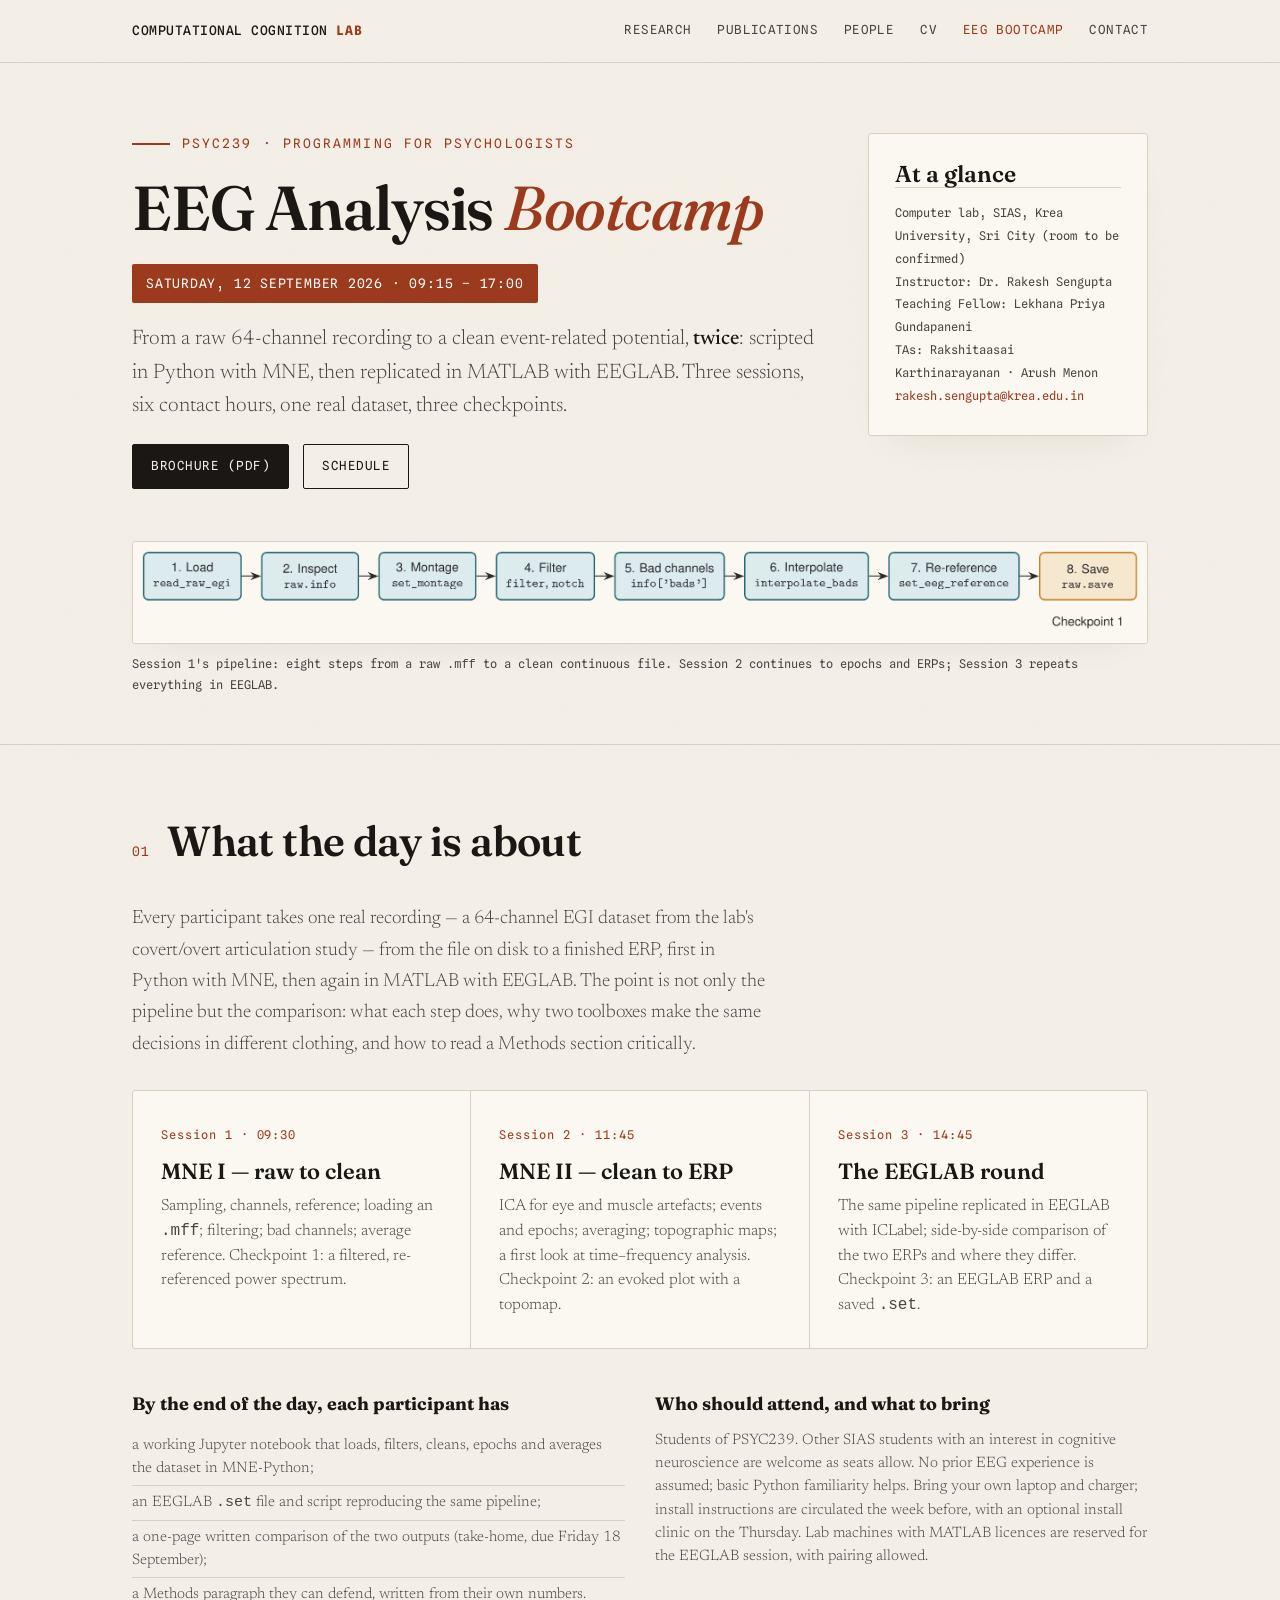
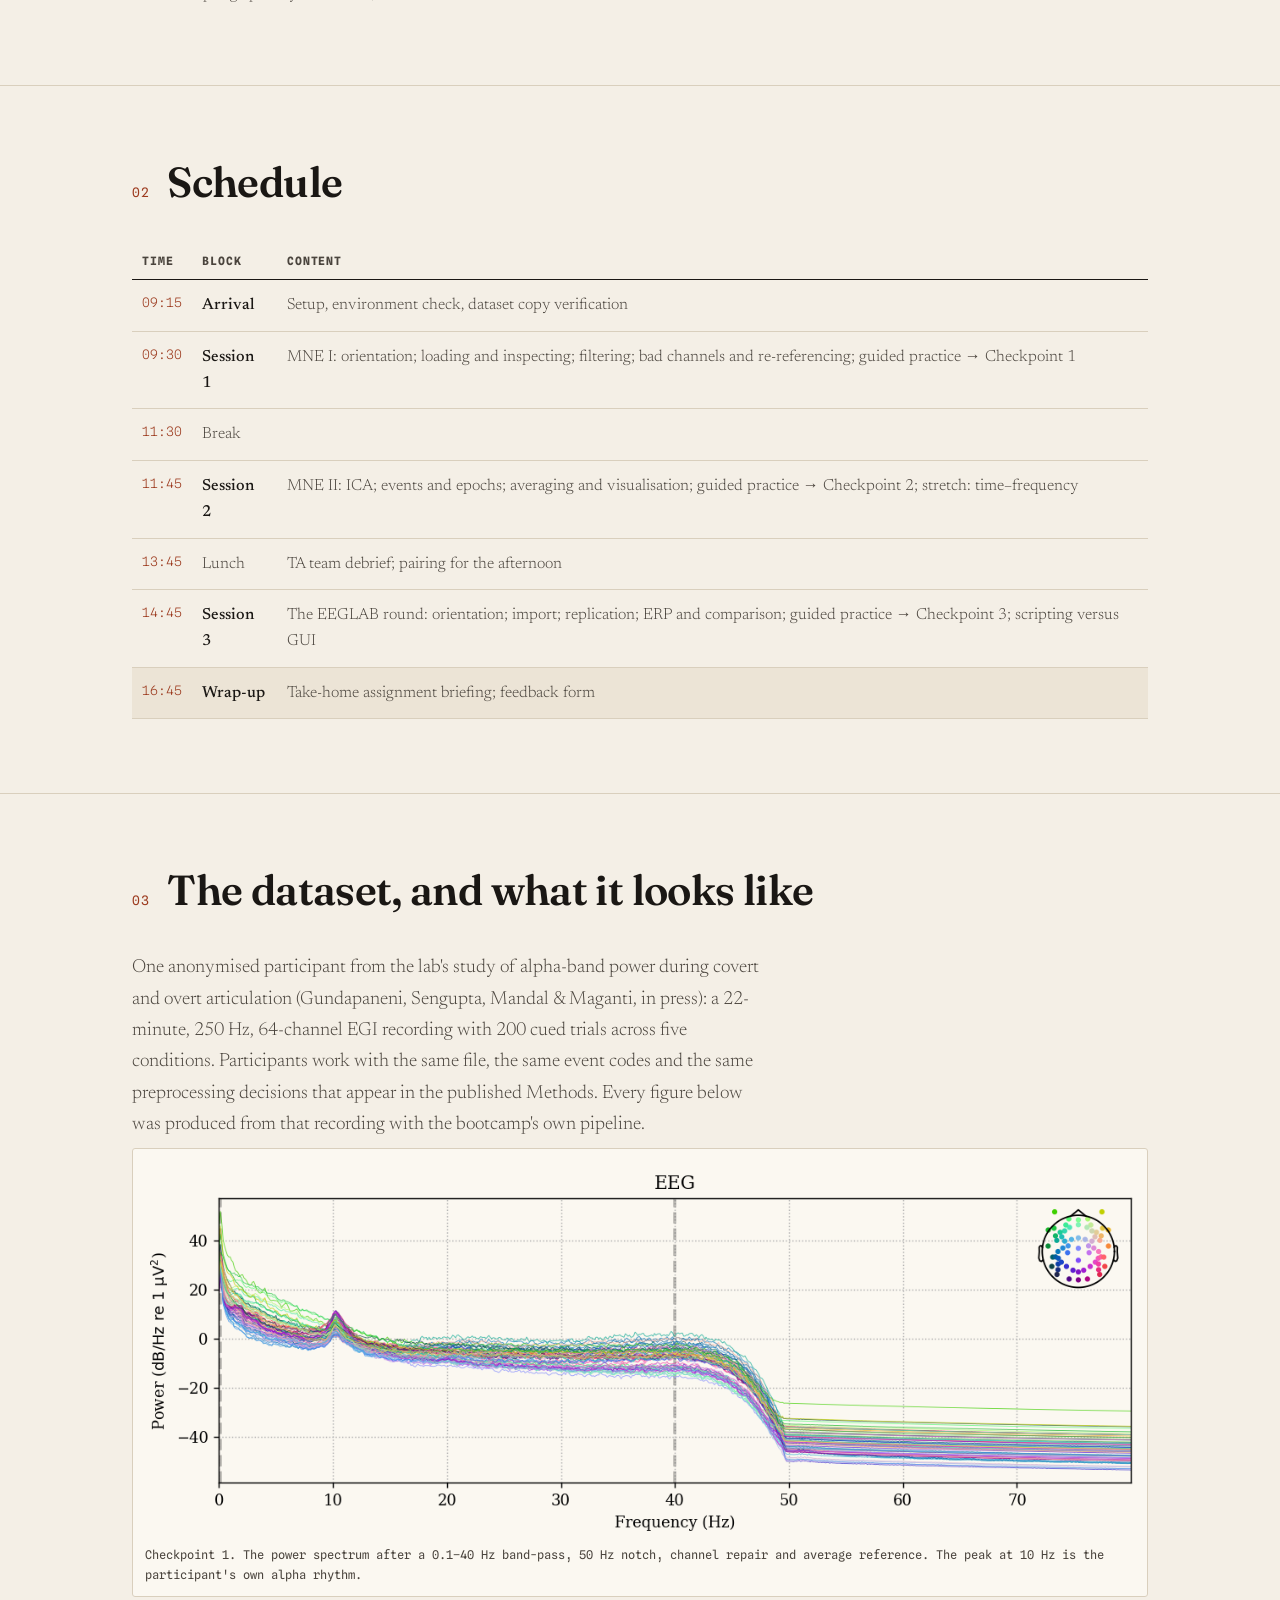
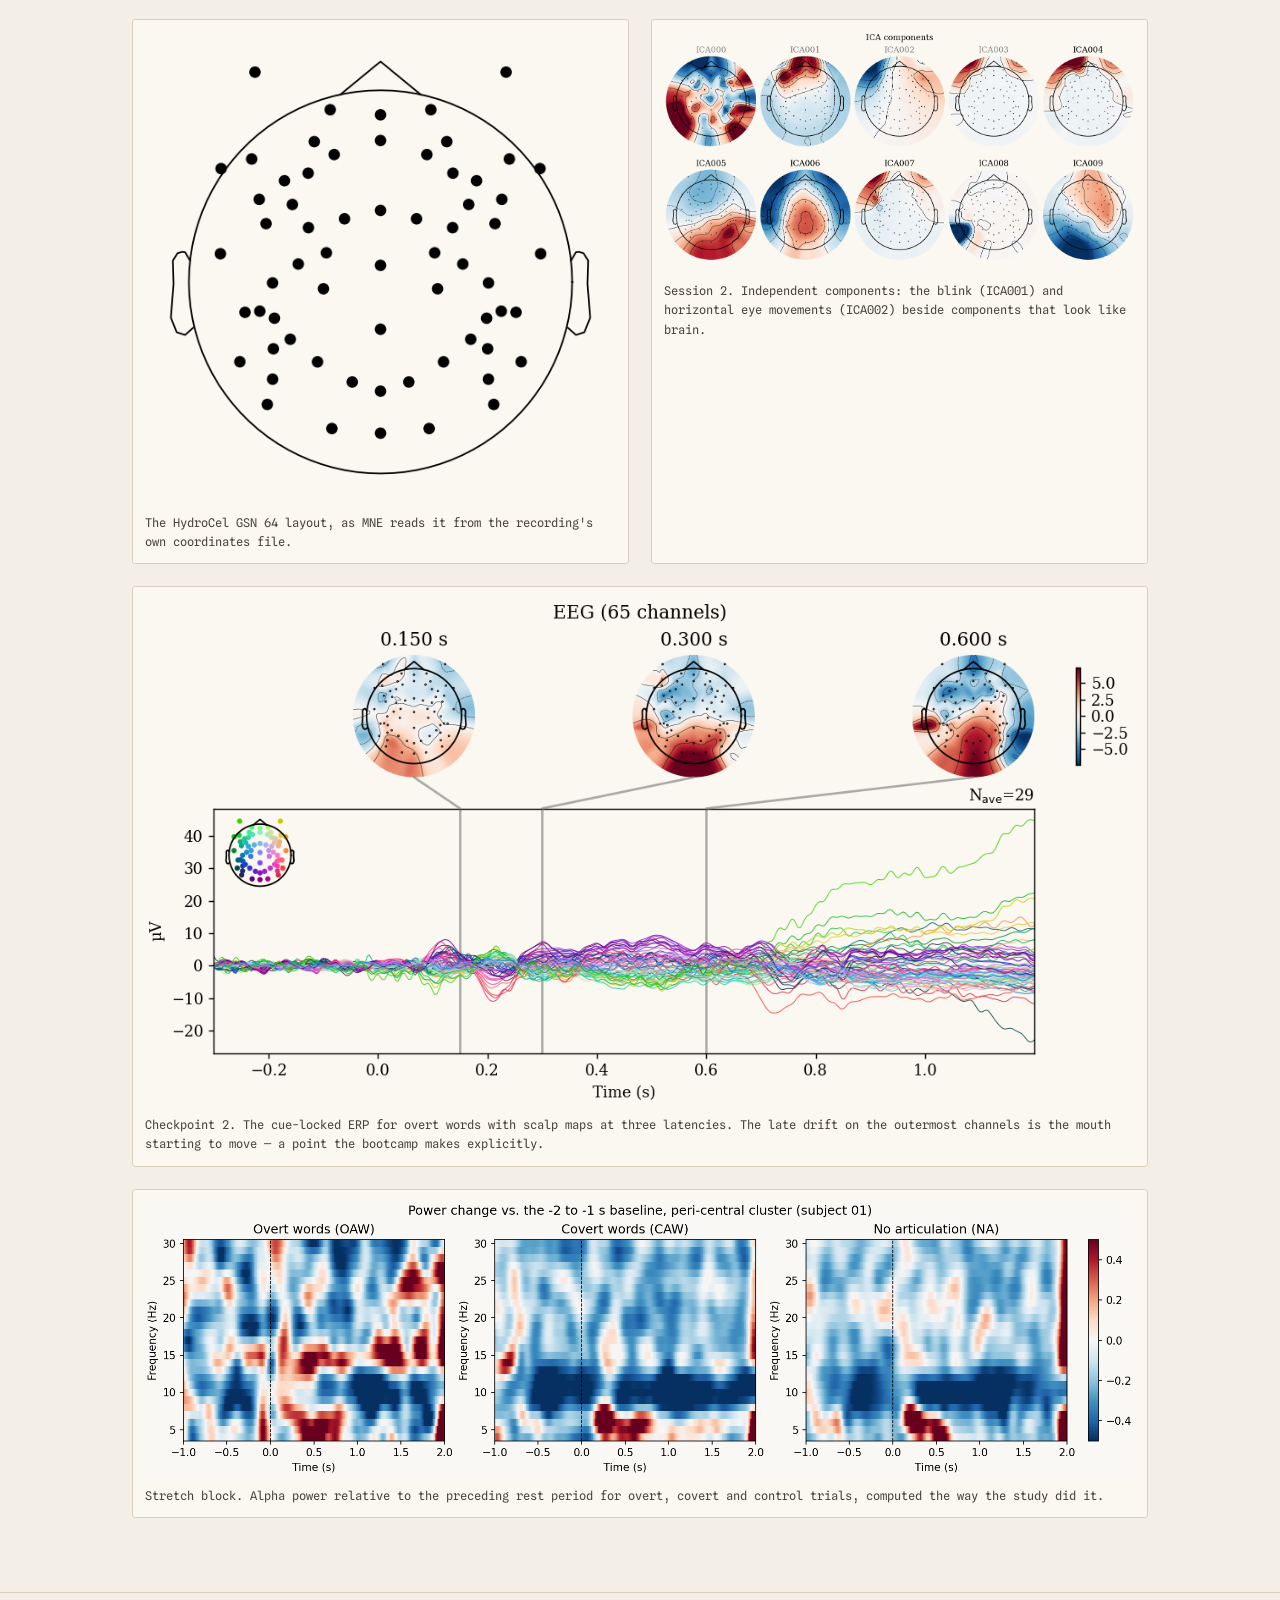
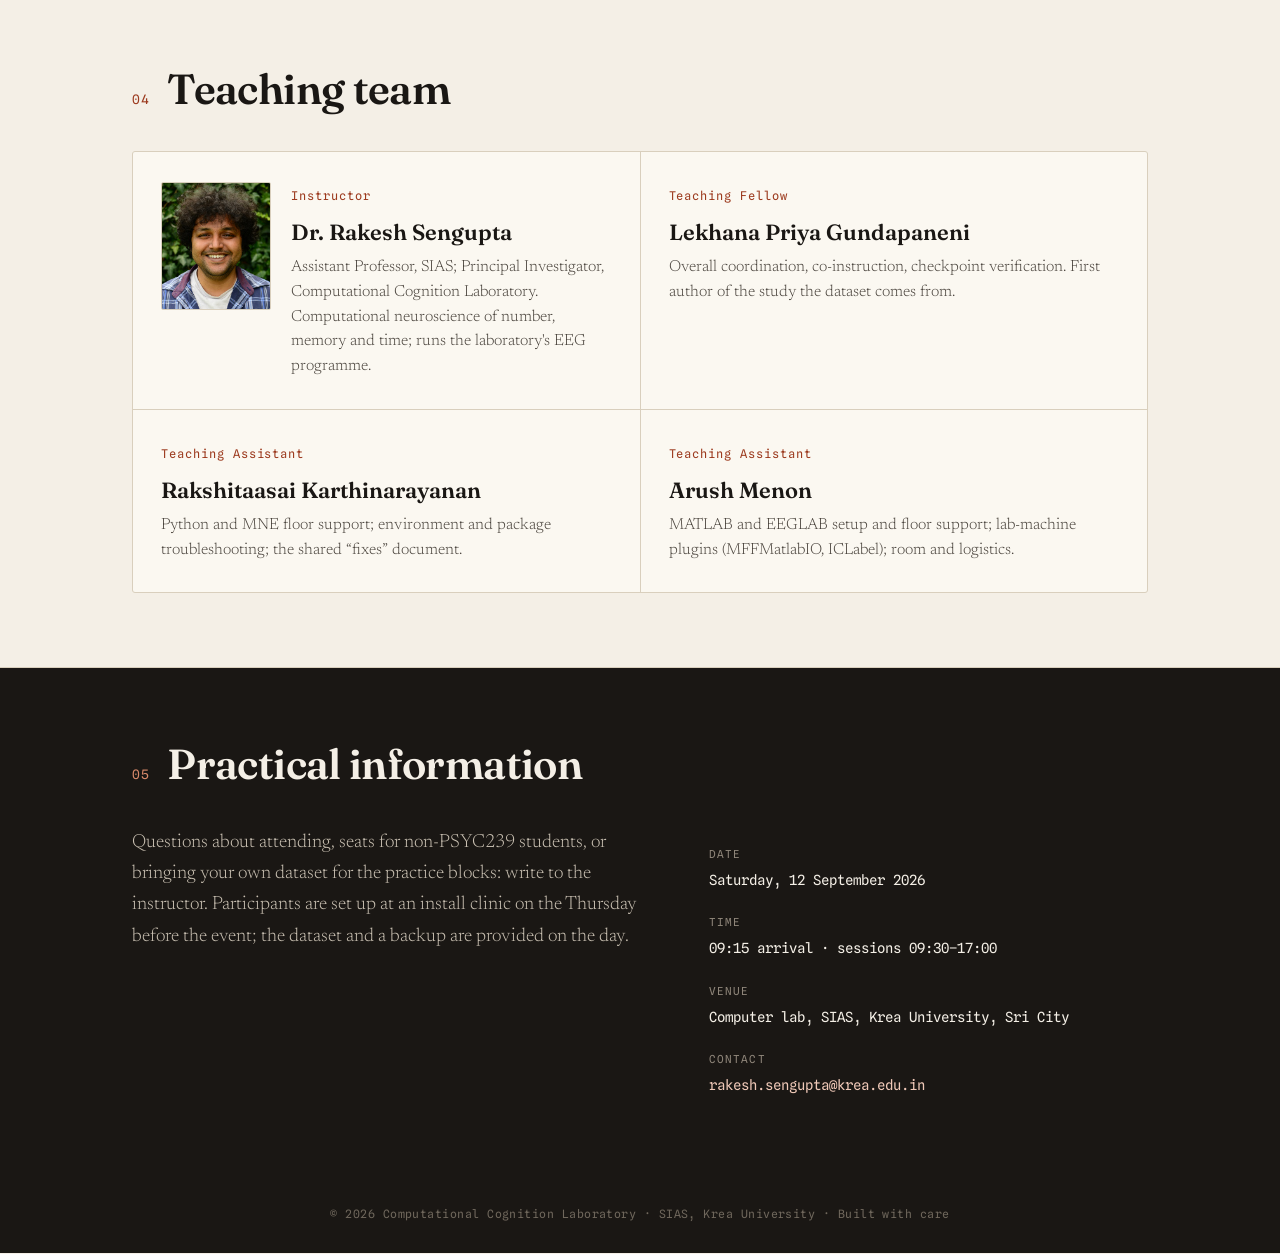
==== bootcamp.html @ 55052cd5 "Add files via upload" ====
<!DOCTYPE html>
<html lang="en">
<head>
<meta charset="UTF-8" />
<meta name="viewport" content="width=device-width, initial-scale=1.0" />
<title>EEG Analysis Bootcamp · 12 September 2026 · Computational Cognition Laboratory, Krea University</title>
<meta name="description" content="A one-day hands-on EEG analysis bootcamp at SIAS, Krea University: from a raw 64-channel recording to an event-related potential in MNE-Python, then replicated in EEGLAB. Saturday 12 September 2026." />
<link rel="preconnect" href="https://fonts.googleapis.com">
<link rel="preconnect" href="https://fonts.gstatic.com" crossorigin>
<link href="https://fonts.googleapis.com/css2?family=Fraunces:opsz,wght@9..144,400;9..144,500;9..144,600;9..144,700&family=Newsreader:opsz,wght@6..72,300;6..72,400;6..72,500;6..72,600&family=Spline+Sans+Mono:wght@400;500&display=swap" rel="stylesheet">
<link rel="stylesheet" href="site.css">
</head>
<body>

<nav>
  <div class="wrap">
    <a class="brand" href="index.html">Computational&nbsp;Cognition&nbsp;<b>Lab</b></a>
    <button class="nav-toggle" id="navToggle" aria-label="menu"><span></span><span></span><span></span></button>
    <ul id="navMenu">
      <li><a href="index.html#research">Research</a></li>
      <li><a href="index.html#publications">Publications</a></li>
      <li><a href="index.html#people">People</a></li>
      <li><a href="index.html#cv">CV</a></li>
      <li><a href="bootcamp.html" class="active">EEG Bootcamp</a></li>
      <li><a href="index.html#contact">Contact</a></li>
    </ul>
  </div>
</nav>

<header class="page">
  <div class="wrap">
    <div class="hero-grid">
      <div>
        <div class="eyebrow">PSYC239 · Programming for Psychologists</div>
        <h1>EEG Analysis <em>Bootcamp</em></h1>
        <div class="datebadge">Saturday, 12 September 2026 · 09:15 – 17:00</div>
        <p class="lede">From a raw 64-channel recording to a clean event-related potential, <strong>twice</strong>: scripted in Python with MNE, then replicated in MATLAB with EEGLAB. Three sessions, six contact hours, one real dataset, three checkpoints.</p>
        <a class="btn" href="bootcamp/EEG_Bootcamp_Brochure_12Sep2026.pdf">Brochure (PDF)</a>
        <a class="btn ghost" href="#schedule">Schedule</a>
      </div>
      <aside class="pi-card">
        <h3>At a glance</h3>
        <div class="meta">
          <span>Computer lab, SIAS, Krea University, Sri City (room to be confirmed)</span>
          <span>Instructor: Dr. Rakesh Sengupta</span>
          <span>Teaching Fellow: Lekhana Priya Gundapaneni</span>
          <span>TAs: Rakshitaasai Karthinarayanan · Arush Menon</span>
          <a href="mailto:rakesh.sengupta@krea.edu.in">rakesh.sengupta@krea.edu.in</a>
        </div>
      </aside>
    </div>
    <figure class="hero-visual reveal">
      <img src="assets/bc_pipeline.png" alt="The eight-step pipeline: load, inspect, montage, filter, bad channels, interpolate, re-reference, save">
      <figcaption>Session 1's pipeline: eight steps from a raw <code>.mff</code> to a clean continuous file. Session 2 continues to epochs and ERPs; Session 3 repeats everything in EEGLAB.</figcaption>
    </figure>
  </div>
</header>

<section id="about">
  <div class="wrap">
    <div class="sec-head reveal"><span class="sec-num">01</span><div><h2>What the day is about</h2></div></div>
    <p class="sec-intro reveal">Every participant takes one real recording — a 64-channel EGI dataset from the lab's covert/overt articulation study — from the file on disk to a finished ERP, first in Python with MNE, then again in MATLAB with EEGLAB. The point is not only the pipeline but the comparison: what each step does, why two toolboxes make the same decisions in different clothing, and how to read a Methods section critically.</p>
    <div class="themes reveal" style="grid-template-columns:repeat(3,1fr);margin-top:30px;">
      <div class="theme"><span class="tnum">Session 1 · 09:30</span><h4>MNE I — raw to clean</h4><p>Sampling, channels, reference; loading an <code>.mff</code>; filtering; bad channels; average reference. Checkpoint 1: a filtered, re-referenced power spectrum.</p></div>
      <div class="theme"><span class="tnum">Session 2 · 11:45</span><h4>MNE II — clean to ERP</h4><p>ICA for eye and muscle artefacts; events and epochs; averaging; topographic maps; a first look at time–frequency analysis. Checkpoint 2: an evoked plot with a topomap.</p></div>
      <div class="theme"><span class="tnum">Session 3 · 14:45</span><h4>The EEGLAB round</h4><p>The same pipeline replicated in EEGLAB with ICLabel; side-by-side comparison of the two ERPs and where they differ. Checkpoint 3: an EEGLAB ERP and a saved <code>.set</code>.</p></div>
    </div>
    <div class="twocol">
      <div>
        <h4>By the end of the day, each participant has</h4>
        <ul>
          <li>a working Jupyter notebook that loads, filters, cleans, epochs and averages the dataset in MNE-Python;</li>
          <li>an EEGLAB <code>.set</code> file and script reproducing the same pipeline;</li>
          <li>a one-page written comparison of the two outputs (take-home, due Friday 18 September);</li>
          <li>a Methods paragraph they can defend, written from their own numbers.</li>
        </ul>
      </div>
      <div>
        <h4>Who should attend, and what to bring</h4>
        <p>Students of PSYC239. Other SIAS students with an interest in cognitive neuroscience are welcome as seats allow. No prior EEG experience is assumed; basic Python familiarity helps. Bring your own laptop and charger; install instructions are circulated the week before, with an optional install clinic on the Thursday. Lab machines with MATLAB licences are reserved for the EEGLAB session, with pairing allowed.</p>
      </div>
    </div>
  </div>
</section>

<section id="schedule">
  <div class="wrap">
    <div class="sec-head reveal"><span class="sec-num">02</span><div><h2>Schedule</h2></div></div>
    <table class="sched reveal">
      <tr><th>Time</th><th>Block</th><th>Content</th></tr>
      <tr><td>09:15</td><td><b>Arrival</b></td><td>Setup, environment check, dataset copy verification</td></tr>
      <tr><td>09:30</td><td><b>Session 1</b></td><td>MNE I: orientation; loading and inspecting; filtering; bad channels and re-referencing; guided practice → Checkpoint 1</td></tr>
      <tr><td>11:30</td><td>Break</td><td></td></tr>
      <tr><td>11:45</td><td><b>Session 2</b></td><td>MNE II: ICA; events and epochs; averaging and visualisation; guided practice → Checkpoint 2; stretch: time–frequency</td></tr>
      <tr><td>13:45</td><td>Lunch</td><td>TA team debrief; pairing for the afternoon</td></tr>
      <tr><td>14:45</td><td><b>Session 3</b></td><td>The EEGLAB round: orientation; import; replication; ERP and comparison; guided practice → Checkpoint 3; scripting versus GUI</td></tr>
      <tr class="hl"><td>16:45</td><td><b>Wrap-up</b></td><td>Take-home assignment briefing; feedback form</td></tr>
    </table>
  </div>
</section>

<section id="dataset">
  <div class="wrap">
    <div class="sec-head reveal"><span class="sec-num">03</span><div><h2>The dataset, and what it looks like</h2></div></div>
    <p class="sec-intro reveal">One anonymised participant from the lab's study of alpha-band power during covert and overt articulation (Gundapaneni, Sengupta, Mandal &amp; Maganti, in press): a 22-minute, 250 Hz, 64-channel EGI recording with 200 cued trials across five conditions. Participants work with the same file, the same event codes and the same preprocessing decisions that appear in the published Methods. Every figure below was produced from that recording with the bootcamp's own pipeline.</p>
    <div class="gallery reveal">
      <figure class="wide"><img src="assets/bc_psd.png" alt="Power spectral density after filtering"><figcaption>Checkpoint 1. The power spectrum after a 0.1–40 Hz band-pass, 50 Hz notch, channel repair and average reference. The peak at 10 Hz is the participant's own alpha rhythm.</figcaption></figure>
      <figure><img src="assets/bc_sensors.png" alt="Sensor layout of the HydroCel GSN 64 net"><figcaption>The HydroCel GSN 64 layout, as MNE reads it from the recording's own coordinates file.</figcaption></figure>
      <figure><img src="assets/bc_ica.png" alt="ICA component scalp maps"><figcaption>Session 2. Independent components: the blink (ICA001) and horizontal eye movements (ICA002) beside components that look like brain.</figcaption></figure>
      <figure class="wide"><img src="assets/bc_erp.png" alt="Butterfly plot and scalp maps of the overt-word ERP"><figcaption>Checkpoint 2. The cue-locked ERP for overt words with scalp maps at three latencies. The late drift on the outermost channels is the mouth starting to move — a point the bootcamp makes explicitly.</figcaption></figure>
      <figure class="wide"><img src="assets/bc_tfr.png" alt="Time–frequency maps for overt, covert and control conditions"><figcaption>Stretch block. Alpha power relative to the preceding rest period for overt, covert and control trials, computed the way the study did it.</figcaption></figure>
    </div>
  </div>
</section>


<section id="team">
  <div class="wrap">
    <div class="sec-head reveal"><span class="sec-num">04</span><div><h2>Teaching team</h2></div></div>
    <div class="themes reveal" style="grid-template-columns:repeat(2,1fr);">
      <div class="theme" style="display:grid;grid-template-columns:110px 1fr;gap:20px;align-items:start;">
        <img src="assets/rakesh.jpg" alt="Dr. Rakesh Sengupta" style="margin:0;height:128px;object-fit:cover;">
        <div><span class="tnum">Instructor</span><h4>Dr. Rakesh Sengupta</h4><p>Assistant Professor, SIAS; Principal Investigator, Computational Cognition Laboratory. Computational neuroscience of number, memory and time; runs the laboratory's EEG programme.</p></div>
      </div>
      <div class="theme"><span class="tnum">Teaching Fellow</span><h4>Lekhana Priya Gundapaneni</h4><p>Overall coordination, co-instruction, checkpoint verification. First author of the study the dataset comes from.</p></div>
      <div class="theme"><span class="tnum">Teaching Assistant</span><h4>Rakshitaasai Karthinarayanan</h4><p>Python and MNE floor support; environment and package troubleshooting; the shared “fixes” document.</p></div>
      <div class="theme"><span class="tnum">Teaching Assistant</span><h4>Arush Menon</h4><p>MATLAB and EEGLAB setup and floor support; lab-machine plugins (MFFMatlabIO, ICLabel); room and logistics.</p></div>
    </div>
  </div>
</section>

<section id="contact">
  <div class="wrap">
    <div class="sec-head reveal"><span class="sec-num">05</span><div><h2>Practical information</h2></div></div>
    <div class="contact-grid">
      <div class="reveal"><p>Questions about attending, seats for non-PSYC239 students, or bringing your own dataset for the practice blocks: write to the instructor. Participants are set up at an install clinic on the Thursday before the event; the dataset and a backup are provided on the day.</p></div>
      <div class="contact-block reveal">
        <span class="lbl">Date</span>Saturday, 12 September 2026
        <span class="lbl">Time</span>09:15 arrival · sessions 09:30–17:00
        <span class="lbl">Venue</span>Computer lab, SIAS, Krea University, Sri City
        <span class="lbl">Contact</span><a href="mailto:rakesh.sengupta@krea.edu.in">rakesh.sengupta@krea.edu.in</a>
      </div>
    </div>
  </div>
</section>

<footer>© <span id="yr"></span> Computational Cognition Laboratory · SIAS, Krea University · Built with care</footer>

<script>
  const tog = document.getElementById('navToggle'); const menu = document.getElementById('navMenu');
  tog.addEventListener('click',()=>menu.classList.toggle('open'));
  menu.querySelectorAll('a').forEach(a=>a.addEventListener('click',()=>menu.classList.remove('open')));
  const io = new IntersectionObserver((entries)=>{entries.forEach(e=>{ if(e.isIntersecting){ e.target.classList.add('in'); io.unobserve(e.target);} });},{threshold:.12});
  document.querySelectorAll('.reveal').forEach(el=>io.observe(el));
  document.getElementById('yr').textContent = new Date().getFullYear();
</script>
</body>
</html>
---- site.css ----
:root{
    --ink:#1a1714;
    --ink-soft:#4a443d;
    --paper:#f4efe6;
    --paper-deep:#ece4d6;
    --card:#fbf8f1;
    --rule:#d9cfbd;
    --accent:#9c3a1e;       /* terracotta / oxide red */
    --accent-deep:#7a2c14;
    --teal:#1f4e46;         /* secondary accent */
    --shadow:rgba(40,30,18,.10);
    --maxw:1080px;
  }

  *{box-sizing:border-box;margin:0;padding:0;}
  html{scroll-behavior:smooth;}
  body{
    background:var(--paper);
    color:var(--ink);
    font-family:'Newsreader',Georgia,serif;
    font-size:18px;
    line-height:1.65;
    font-weight:400;
    -webkit-font-smoothing:antialiased;
    overflow-x:hidden;
  }

  /* paper grain texture */
  body::before{
    content:"";
    position:fixed;inset:0;
    pointer-events:none;z-index:1;
    opacity:.5;
    background-image:url("data:image/svg+xml,%3Csvg xmlns='http://www.w3.org/2000/svg' width='180' height='180'%3E%3Cfilter id='n'%3E%3CfeTurbulence type='fractalNoise' baseFrequency='0.9' numOctaves='2' stitchTiles='stitch'/%3E%3C/filter%3E%3Crect width='100%25' height='100%25' filter='url(%23n)' opacity='0.035'/%3E%3C/svg%3E");
  }

  a{color:var(--accent);text-decoration:none;}
  a:hover{color:var(--accent-deep);}

  .wrap{max-width:var(--maxw);margin:0 auto;padding:0 32px;position:relative;z-index:2;}

  /* ---------- NAV ---------- */
  nav{
    position:sticky;top:0;z-index:50;
    background:rgba(244,239,230,.86);
    backdrop-filter:blur(10px);
    border-bottom:1px solid var(--rule);
  }
  nav .wrap{display:flex;align-items:center;justify-content:space-between;height:62px;}
  nav a.brand,nav .brand{text-decoration:none;
    font-family:'Spline Sans Mono',monospace;
    font-size:13px;letter-spacing:.04em;text-transform:uppercase;
    color:var(--ink);font-weight:500;
  }
  nav .brand b{color:var(--accent);}
  nav ul{list-style:none;display:flex;gap:26px;}
  nav ul a{
    font-family:'Spline Sans Mono',monospace;
    font-size:12.5px;letter-spacing:.03em;text-transform:uppercase;
    color:var(--ink-soft);
  }
  nav ul a:hover{color:var(--accent);}
  .nav-toggle{display:none;}

  /* ---------- HERO ---------- */
  header.hero{
    padding:90px 0 70px;
    border-bottom:1px solid var(--rule);
    position:relative;
  }
  .hero-grid{display:grid;grid-template-columns:1fr 280px;gap:54px;align-items:start;}
  .eyebrow{
    font-family:'Spline Sans Mono',monospace;
    font-size:13px;letter-spacing:.16em;text-transform:uppercase;
    color:var(--accent);margin-bottom:22px;
    display:flex;align-items:center;gap:12px;
  }
  .eyebrow::before{content:"";width:38px;height:2px;background:var(--accent);display:inline-block;}
  h1.lab{
    font-family:'Fraunces',serif;
    font-weight:600;
    font-size:clamp(40px,6vw,76px);
    line-height:1.0;
    letter-spacing:-.02em;
    margin-bottom:26px;
  }
  h1.lab em{font-style:italic;color:var(--accent);font-weight:500;}
  .lede{
    font-size:21px;line-height:1.6;color:var(--ink-soft);
    max-width:60ch;font-weight:300;
  }
  .lede strong{color:var(--ink);font-weight:500;}

  /* portrait / monogram card */
  .pi-card{
    background:var(--card);
    border:1px solid var(--rule);
    border-radius:3px;
    padding:28px 26px;
    box-shadow:0 18px 40px -24px var(--shadow);
    position:relative;
  }
  .pi-card .mono{
    font-family:'Fraunces',serif;
    font-size:60px;line-height:1;font-weight:600;
    color:var(--paper);
    background:var(--ink);
    width:84px;height:84px;border-radius:50%;
    display:flex;align-items:center;justify-content:center;
    margin-bottom:18px;
    letter-spacing:-.02em;
  }
  .pi-card h3{font-family:'Fraunces',serif;font-size:23px;font-weight:600;line-height:1.1;}
  .pi-card .role{font-size:15px;color:var(--ink-soft);margin:6px 0 16px;font-style:italic;}
  .pi-card .meta{font-family:'Spline Sans Mono',monospace;font-size:12px;line-height:1.9;color:var(--ink-soft);border-top:1px solid var(--rule);padding-top:14px;}
  .pi-card .meta a,.pi-card .meta span{display:block;word-break:break-word;}

  /* ---------- SECTION SCAFFOLD ---------- */
  section{padding:74px 0;border-bottom:1px solid var(--rule);}
  .sec-head{display:flex;align-items:baseline;gap:18px;margin-bottom:40px;}
  .sec-num{
    font-family:'Spline Sans Mono',monospace;
    font-size:13px;color:var(--accent);letter-spacing:.05em;
    padding-top:8px;
  }
  h2{
    font-family:'Fraunces',serif;
    font-weight:600;font-size:clamp(28px,4vw,42px);
    letter-spacing:-.015em;line-height:1.05;
  }
  .sec-intro{max-width:64ch;color:var(--ink-soft);font-size:19px;margin-bottom:8px;font-weight:300;}

  /* ---------- RESEARCH THEMES ---------- */
  .themes{display:grid;grid-template-columns:repeat(2,1fr);gap:1px;background:var(--rule);border:1px solid var(--rule);border-radius:3px;overflow:hidden;}
  .theme{background:var(--card);padding:30px 28px;transition:background .25s;}
  .theme:hover{background:var(--paper-deep);}
  .theme .tnum{font-family:'Spline Sans Mono',monospace;font-size:12px;color:var(--accent);letter-spacing:.08em;}
  .theme h4{font-family:'Fraunces',serif;font-size:22px;font-weight:600;margin:8px 0 10px;line-height:1.15;}
  .theme p{font-size:16px;color:var(--ink-soft);line-height:1.55;font-weight:300;}

  /* ---------- INFRASTRUCTURE STRIP ---------- */
  .infra{display:flex;flex-wrap:wrap;gap:14px;margin-top:30px;}
  .chip{
    font-family:'Spline Sans Mono',monospace;font-size:12.5px;
    background:var(--card);border:1px solid var(--rule);
    padding:9px 15px;border-radius:2px;color:var(--ink-soft);
  }
  .chip b{color:var(--teal);font-weight:500;}

  /* ---------- PUBLICATIONS ---------- */
  .pub-filters{display:flex;flex-wrap:wrap;gap:10px;margin-bottom:34px;}
  .pub-filters button{
    font-family:'Spline Sans Mono',monospace;font-size:12.5px;letter-spacing:.03em;
    background:transparent;border:1px solid var(--rule);color:var(--ink-soft);
    padding:8px 16px;border-radius:2px;cursor:pointer;transition:all .2s;
    text-transform:uppercase;
  }
  .pub-filters button:hover{border-color:var(--accent);color:var(--accent);}
  .pub-filters button.active{background:var(--ink);color:var(--paper);border-color:var(--ink);}

  .pub{
    display:grid;grid-template-columns:64px 1fr;gap:20px;
    padding:20px 0;border-top:1px solid var(--rule);
  }
  .pub:first-of-type{border-top:none;}
  .pub .yr{font-family:'Spline Sans Mono',monospace;font-size:14px;color:var(--accent);padding-top:3px;}
  .pub .body p{font-size:17px;line-height:1.5;}
  .pub .body .venue{font-style:italic;color:var(--ink-soft);}
  .pub .body .tag{
    display:inline-block;font-family:'Spline Sans Mono',monospace;font-size:10.5px;
    text-transform:uppercase;letter-spacing:.06em;color:var(--teal);
    border:1px solid var(--rule);padding:2px 8px;border-radius:2px;margin-top:8px;
  }
  .pub .body .tag.flagship{color:var(--accent);border-color:var(--accent);}
  .hidden{display:none !important;}

  .booklist{display:grid;gap:16px;margin-bottom:10px;}
  .book{
    background:var(--card);border-left:3px solid var(--accent);
    padding:18px 22px;border-radius:0 3px 3px 0;
  }
  .book .bt{font-family:'Fraunces',serif;font-style:italic;font-size:20px;font-weight:600;line-height:1.2;}
  .book .bd{font-size:15px;color:var(--ink-soft);margin-top:5px;}

  /* ---------- TIMELINE ---------- */
  .timeline{position:relative;margin-top:10px;}
  .tl-item{display:grid;grid-template-columns:120px 1fr;gap:24px;padding:16px 0;border-top:1px solid var(--rule);}
  .tl-item:first-child{border-top:none;}
  .tl-item .tl-yr{font-family:'Spline Sans Mono',monospace;font-size:13px;color:var(--accent);}
  .tl-item .tl-role{font-family:'Fraunces',serif;font-size:19px;font-weight:600;}
  .tl-item .tl-inst{font-size:16px;color:var(--ink-soft);font-style:italic;}

  /* ---------- CONTACT ---------- */
  #contact{background:var(--ink);color:var(--paper);border-bottom:none;}
  #contact h2{color:var(--paper);}
  #contact .sec-num{color:#d98a6a;}
  .contact-grid{display:grid;grid-template-columns:1.2fr 1fr;gap:50px;margin-top:30px;}
  .contact-grid p{color:#c9c0b2;font-weight:300;font-size:19px;}
  .contact-block{font-family:'Spline Sans Mono',monospace;font-size:14px;line-height:2.1;}
  .contact-block .lbl{color:#8f867a;text-transform:uppercase;font-size:11px;letter-spacing:.1em;display:block;margin-top:16px;}
  .contact-block a{color:#f0c9b8;}
  .contact-block a:hover{color:#fff;}

  footer{background:var(--ink);color:#6f675c;padding:30px 0;text-align:center;font-family:'Spline Sans Mono',monospace;font-size:11.5px;letter-spacing:.04em;position:relative;z-index:2;}

  /* reveal animation */
  .reveal{opacity:0;transform:translateY(22px);transition:opacity .7s ease,transform .7s ease;}
  .reveal.in{opacity:1;transform:none;}

  /* ---------- RESPONSIVE ---------- */
  @media(max-width:820px){
    .hero-grid{grid-template-columns:1fr;}
    .pi-card{max-width:340px;}
    .themes{grid-template-columns:1fr;}
    .contact-grid{grid-template-columns:1fr;gap:30px;}
    nav ul{
      position:absolute;top:62px;left:0;right:0;
      background:var(--paper);flex-direction:column;gap:0;
      border-bottom:1px solid var(--rule);
      max-height:0;overflow:hidden;transition:max-height .3s;
    }
    nav ul.open{max-height:340px;}
    nav ul li{border-top:1px solid var(--rule);}
    nav ul a{display:block;padding:15px 32px;}
    .nav-toggle{display:flex;flex-direction:column;gap:4px;background:none;border:none;cursor:pointer;padding:6px;}
    .nav-toggle span{width:22px;height:2px;background:var(--ink);display:block;}
    .pub{grid-template-columns:50px 1fr;gap:14px;}
    .tl-item{grid-template-columns:90px 1fr;gap:14px;}
  }
  @media(max-width:480px){
    .wrap{padding:0 20px;}
    body{font-size:17px;}
  }

  /* ---------- additions: images, subpages, bootcamp ---------- */
  nav ul a.active{color:var(--accent);}
  .pi-card .portrait{width:120px;height:140px;object-fit:cover;border-radius:3px;border:1px solid var(--rule);margin-bottom:16px;display:block;filter:saturate(.92);}
  .hero-visual{margin-top:52px;}
  .hero-visual img{width:100%;display:block;border:1px solid var(--rule);border-radius:3px;box-shadow:0 18px 40px -28px var(--shadow);}
  figcaption,.cap{font-family:'Spline Sans Mono',monospace;font-size:12px;color:var(--ink-soft);margin-top:10px;line-height:1.6;}
  .theme img{width:100%;aspect-ratio:5/3;object-fit:contain;display:block;border:1px solid var(--rule);border-radius:2px;margin-bottom:16px;background:var(--card);}
  .feature{display:grid;grid-template-columns:1.1fr 1fr;gap:0;background:var(--card);border:1px solid var(--rule);border-radius:3px;overflow:hidden;box-shadow:0 18px 40px -28px var(--shadow);}
  .feature img{width:100%;height:100%;object-fit:contain;display:block;background:var(--card);padding:14px;border-right:1px solid var(--rule);}
  .feature .fbody{padding:34px 34px 30px;}
  .feature .fkick{font-family:'Spline Sans Mono',monospace;font-size:12px;letter-spacing:.14em;text-transform:uppercase;color:var(--accent);margin-bottom:12px;}
  .feature h3{font-family:'Fraunces',serif;font-size:30px;font-weight:600;line-height:1.05;margin-bottom:12px;}
  .feature .fdate{font-family:'Spline Sans Mono',monospace;font-size:13px;color:var(--teal);margin-bottom:14px;}
  .feature p{font-size:17px;color:var(--ink-soft);font-weight:300;}
  .btn{display:inline-block;font-family:'Spline Sans Mono',monospace;font-size:12.5px;letter-spacing:.04em;text-transform:uppercase;background:var(--ink);color:var(--paper);padding:11px 18px;border-radius:2px;margin-top:20px;margin-right:10px;border:1px solid var(--ink);}
  .btn:hover{background:var(--accent);border-color:var(--accent);color:#fff;}
  .btn.ghost{background:transparent;color:var(--ink);}
  .btn.ghost:hover{color:var(--accent);border-color:var(--accent);background:transparent;}
  .gallery{display:grid;grid-template-columns:repeat(2,1fr);gap:22px;}
  .gallery figure{background:var(--card);border:1px solid var(--rule);border-radius:3px;padding:12px;}
  .gallery figure img{width:100%;display:block;border-radius:2px;}
  .gallery figure.wide{grid-column:1/-1;}
  .plist{display:grid;grid-template-columns:repeat(3,1fr);gap:1px;background:var(--rule);border:1px solid var(--rule);border-radius:3px;overflow:hidden;margin-top:26px;}
  .plist .p{background:var(--card);padding:18px 20px;}
  .plist .p b{font-family:'Fraunces',serif;font-size:17px;font-weight:600;display:block;line-height:1.2;}
  .plist .p span{font-size:14.5px;color:var(--ink-soft);font-weight:300;display:block;margin-top:4px;line-height:1.45;}
  .twocol{display:grid;grid-template-columns:1fr 1fr;gap:30px;margin-top:40px;}
  .twocol h4,.sub-h{font-family:'Fraunces',serif;font-size:18px;margin-bottom:10px;}
  .twocol p,.twocol li{font-size:15px;color:var(--ink-soft);font-weight:300;line-height:1.55;}
  .twocol ul{list-style:none;} .twocol li{padding:5px 0;border-top:1px solid var(--rule);} .twocol li:first-child{border-top:none;}
  .twocol li .yr{font-family:'Spline Sans Mono',monospace;font-size:12px;color:var(--accent);margin-right:8px;}
  /* subpage header */
  header.page{padding:70px 0 50px;border-bottom:1px solid var(--rule);}
  header.page h1{font-family:'Fraunces',serif;font-weight:600;font-size:clamp(36px,5vw,62px);line-height:1.02;letter-spacing:-.02em;margin-bottom:18px;}
  header.page h1 em{font-style:italic;color:var(--accent);font-weight:500;}
  .datebadge{display:inline-block;font-family:'Spline Sans Mono',monospace;font-size:13px;letter-spacing:.06em;text-transform:uppercase;background:var(--accent);color:#fff;padding:9px 14px;border-radius:2px;margin:6px 0 20px;}
  .sched{width:100%;border-collapse:collapse;font-size:16px;}
  .sched th{font-family:'Spline Sans Mono',monospace;font-size:11.5px;letter-spacing:.08em;text-transform:uppercase;color:var(--ink-soft);text-align:left;padding:8px 10px;border-bottom:1px solid var(--ink);}
  .sched td{padding:12px 10px;border-bottom:1px solid var(--rule);vertical-align:top;color:var(--ink-soft);font-weight:300;}
  .sched td:first-child{font-family:'Spline Sans Mono',monospace;font-size:13px;color:var(--accent);white-space:nowrap;}
  .sched td b{color:var(--ink);font-weight:500;}
  .sched tr.hl td{background:var(--paper-deep);}
  .files{display:grid;grid-template-columns:repeat(2,1fr);gap:14px;margin-top:24px;}
  .file{background:var(--card);border:1px solid var(--rule);border-left:3px solid var(--teal);border-radius:0 3px 3px 0;padding:14px 18px;}
  .file b{font-family:'Fraunces',serif;font-size:17px;font-weight:600;display:block;}
  .file span{font-size:14px;color:var(--ink-soft);font-weight:300;display:block;margin-top:3px;}
  .file a{font-family:'Spline Sans Mono',monospace;font-size:12px;display:inline-block;margin-top:8px;margin-right:12px;}
  @media(max-width:820px){
    .feature{grid-template-columns:1fr;}
    .gallery,.files,.twocol{grid-template-columns:1fr;}
    .plist{grid-template-columns:1fr;}
  }
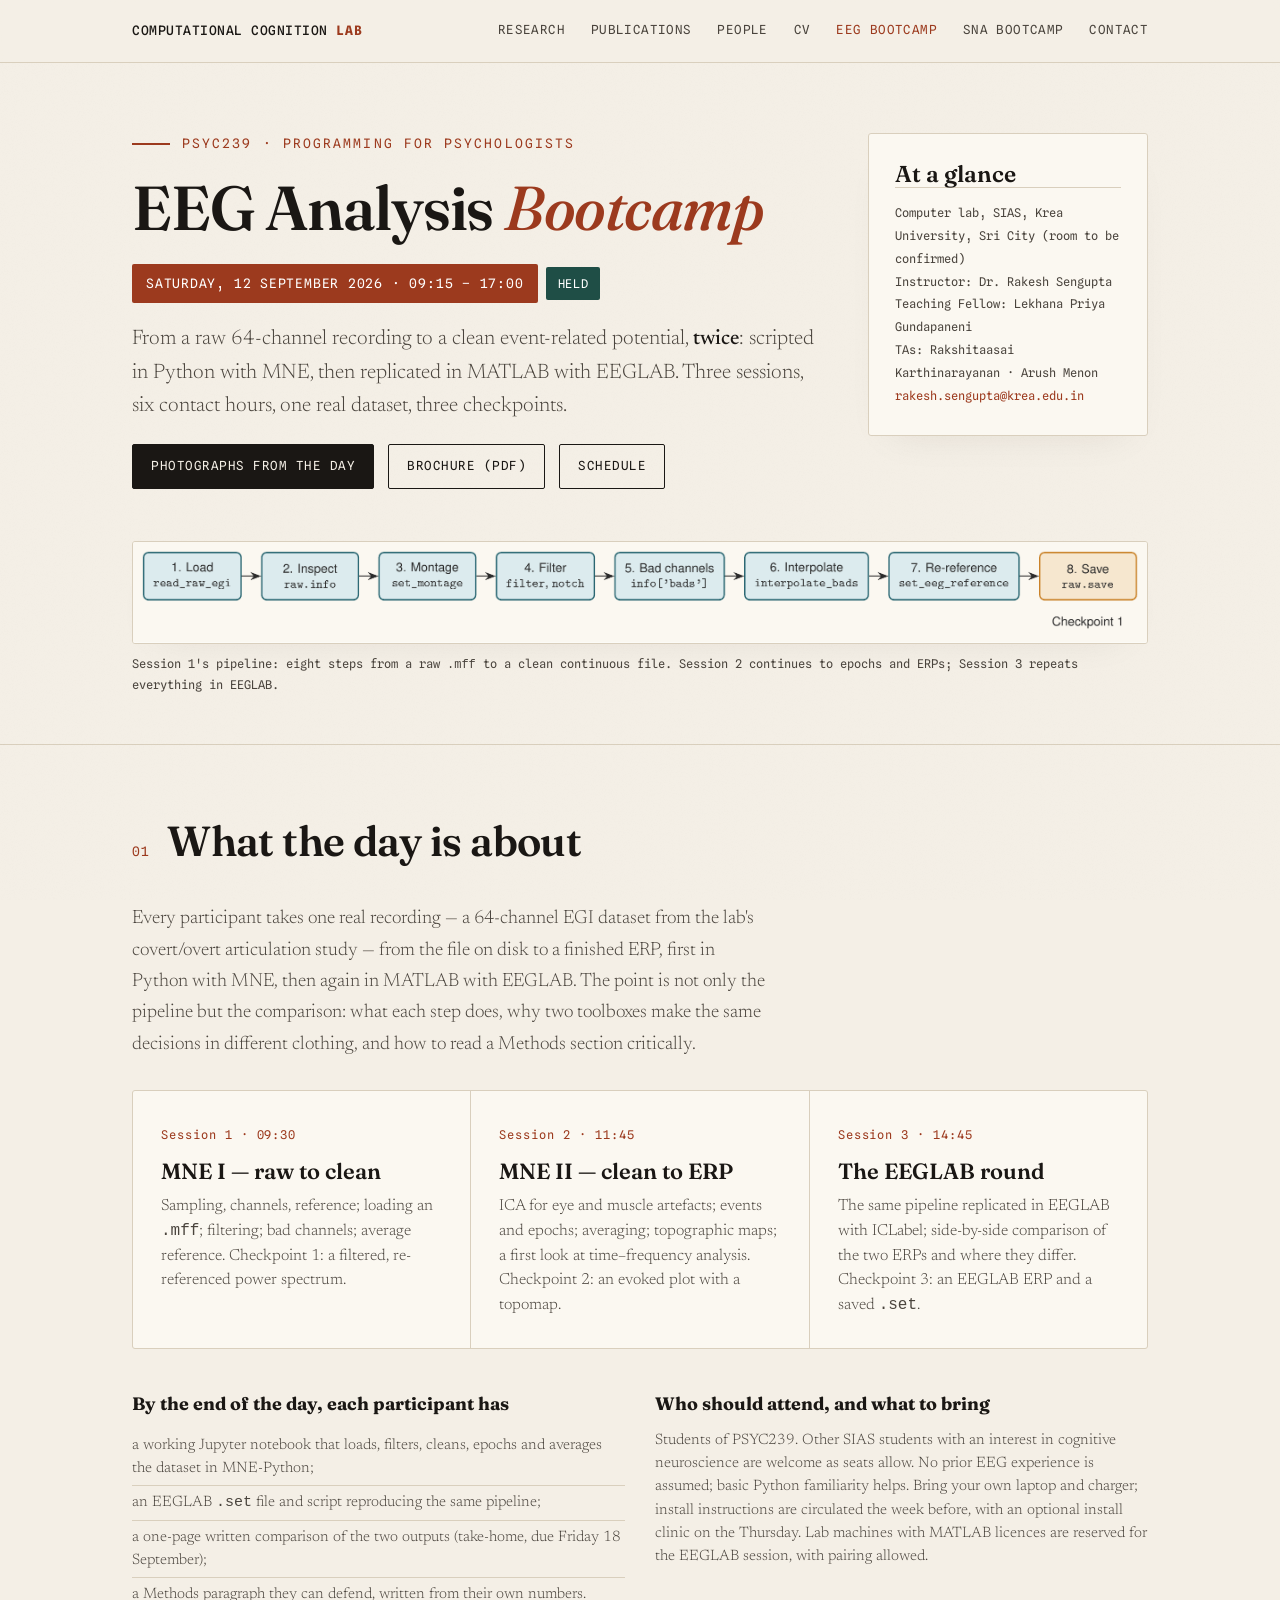
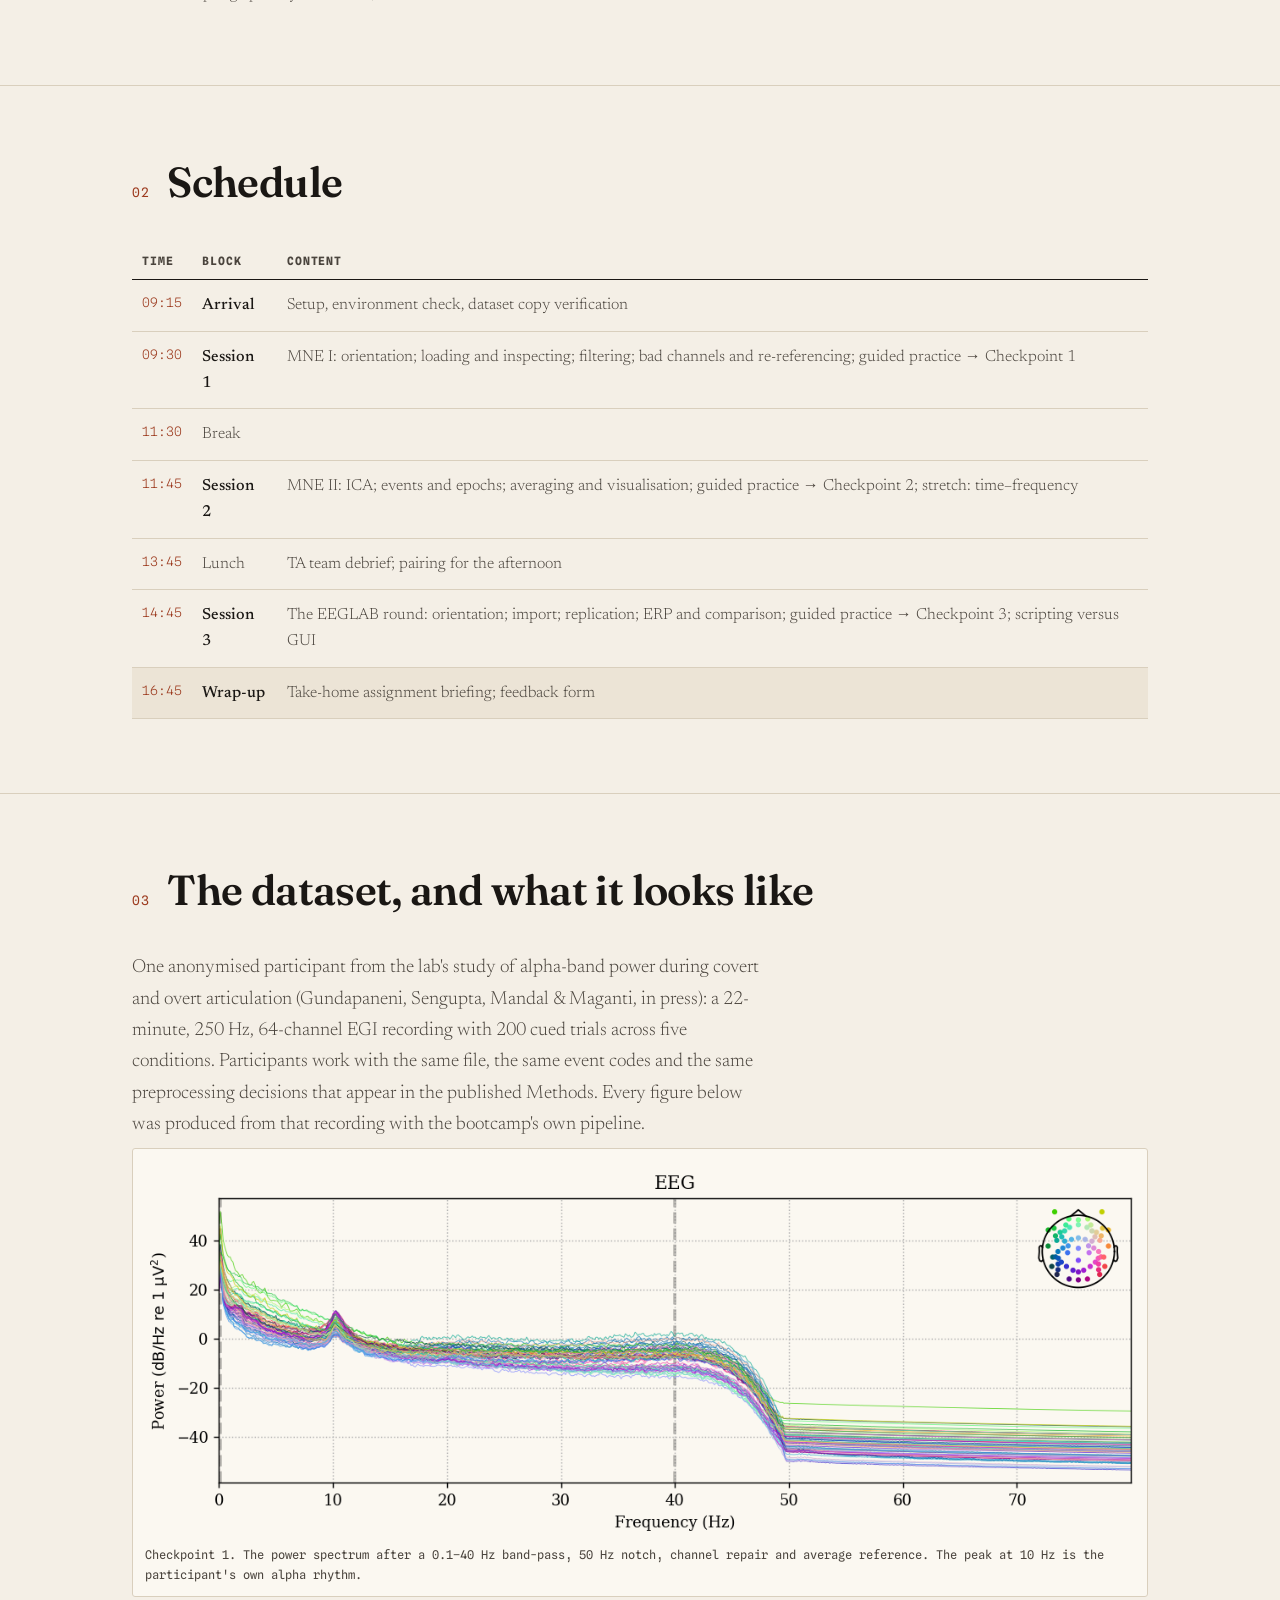
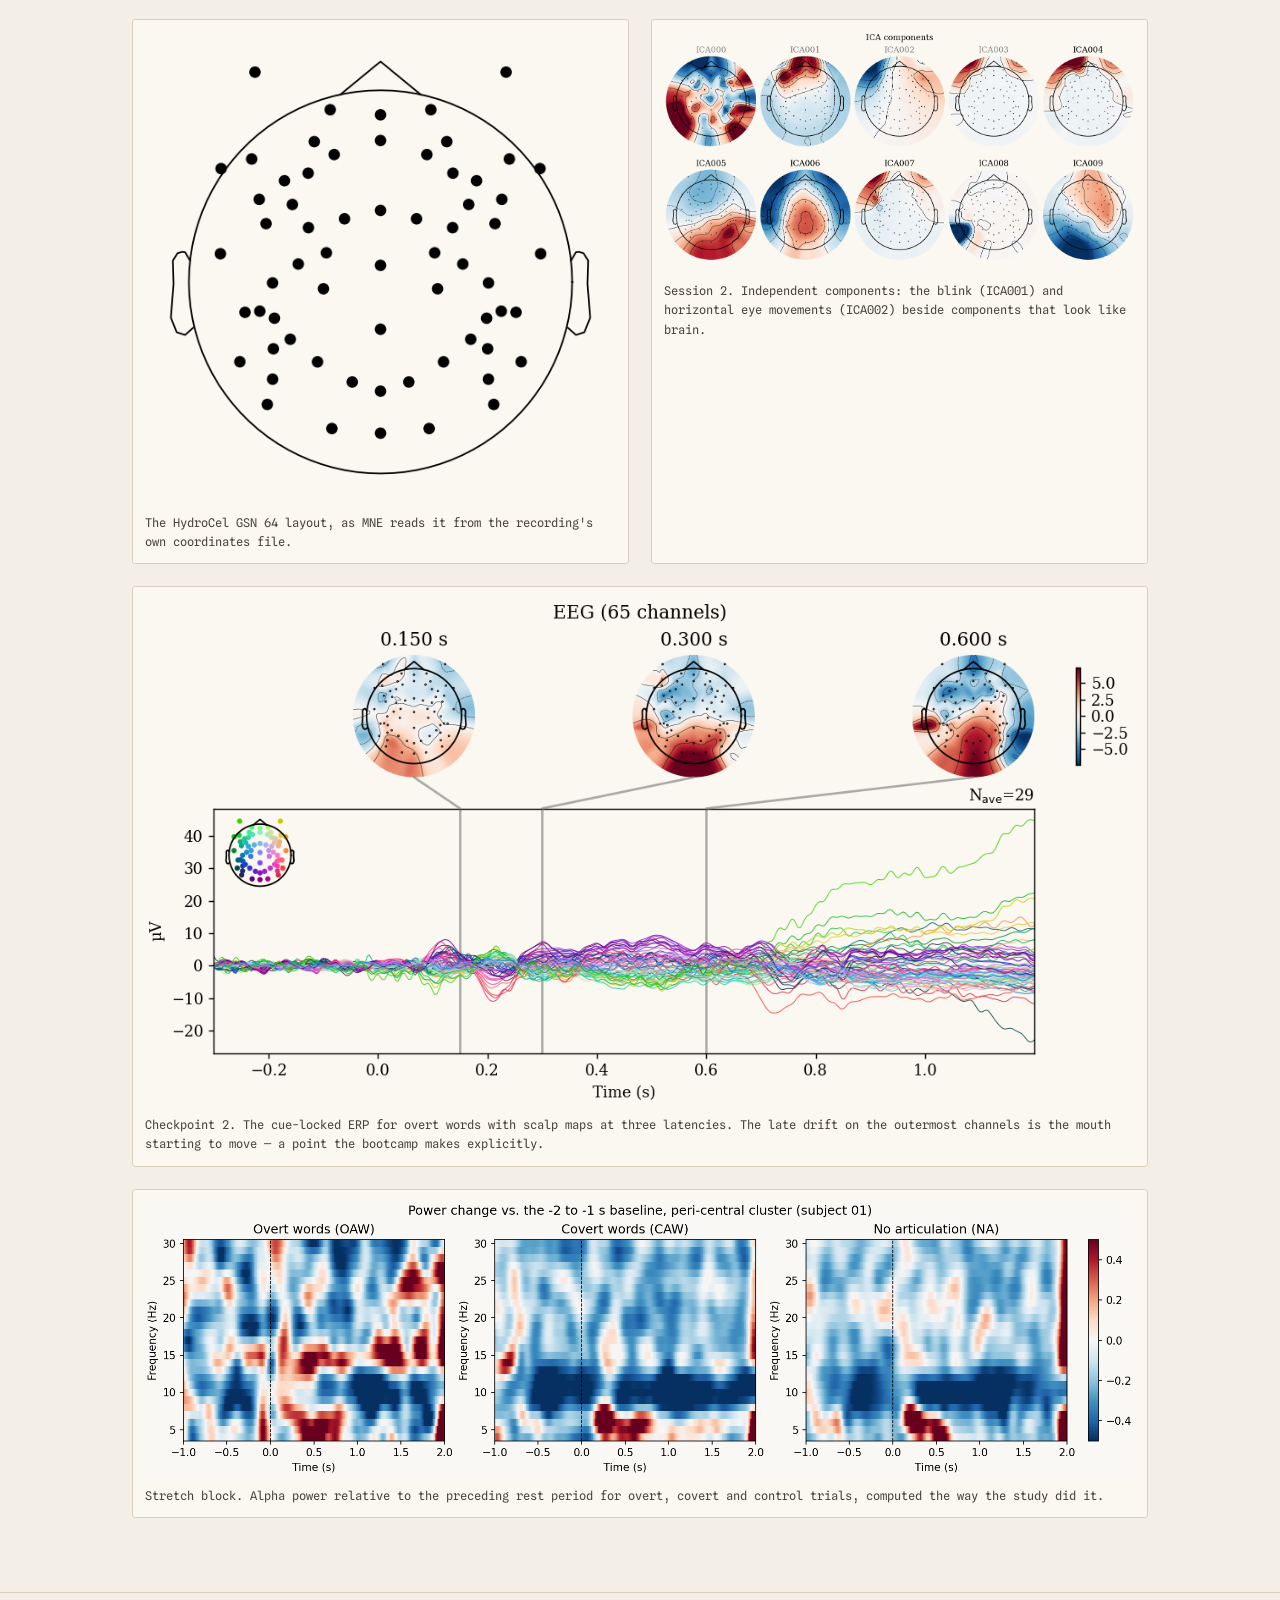
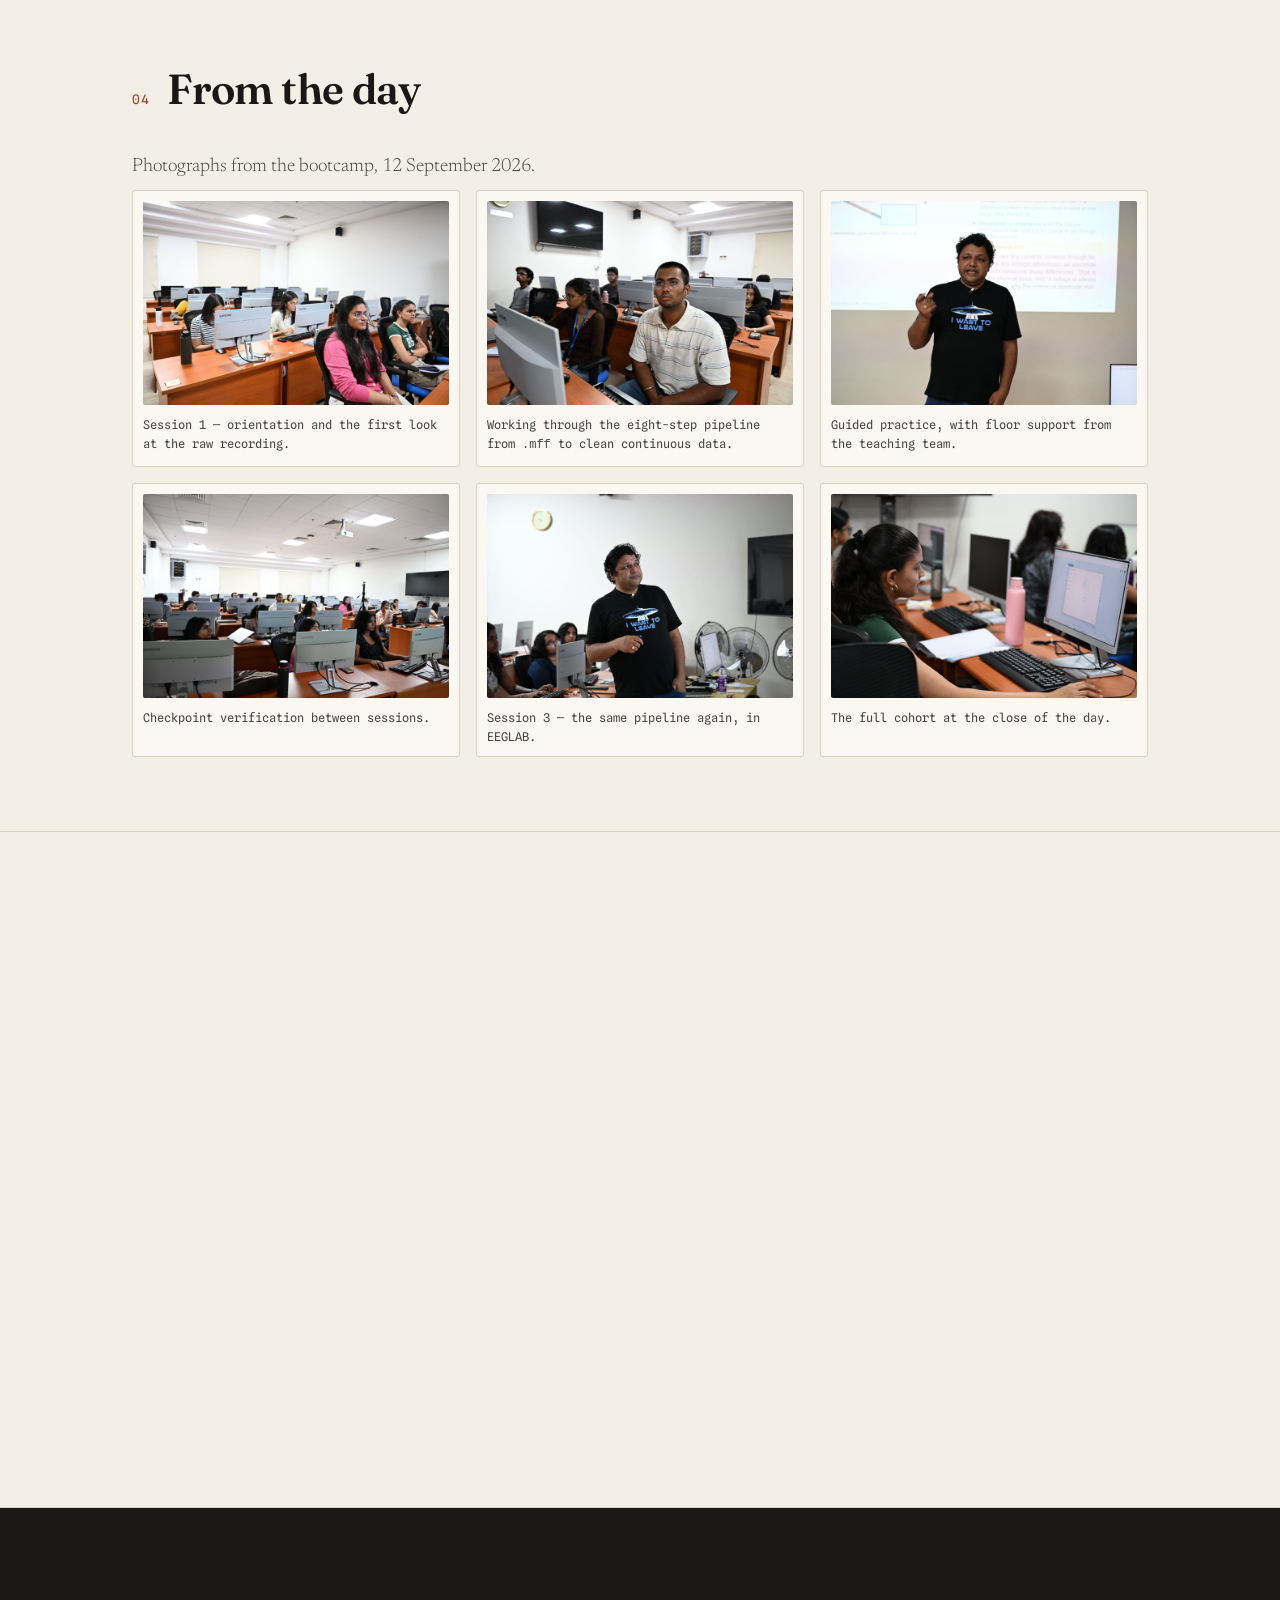
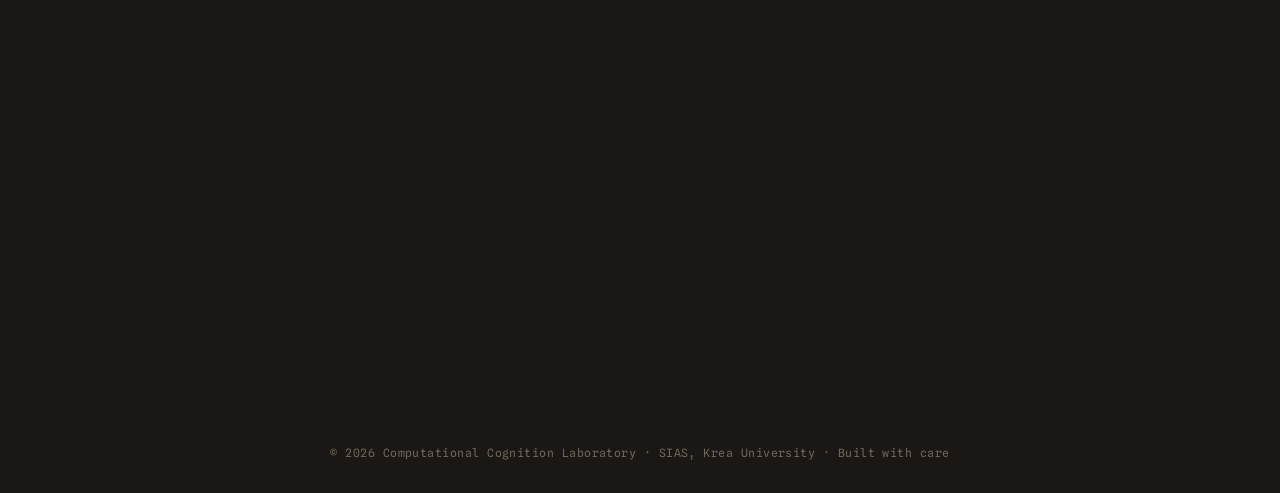
==== commit f73a9682: "Add files via upload" ====
--- a/bootcamp.html
+++ b/bootcamp.html
@@ -22,6 +22,7 @@
       <li><a href="index.html#people">People</a></li>
       <li><a href="index.html#cv">CV</a></li>
       <li><a href="bootcamp.html" class="active">EEG Bootcamp</a></li>
+      <li><a href="sna-bootcamp.html">SNA Bootcamp</a></li>
       <li><a href="index.html#contact">Contact</a></li>
     </ul>
   </div>
@@ -33,9 +34,10 @@
       <div>
         <div class="eyebrow">PSYC239 · Programming for Psychologists</div>
         <h1>EEG Analysis <em>Bootcamp</em></h1>
-        <div class="datebadge">Saturday, 12 September 2026 · 09:15 – 17:00</div>
+        <div class="datebadge">Saturday, 12 September 2026 · 09:15 – 17:00</div><span class="pastbadge">Held</span>
         <p class="lede">From a raw 64-channel recording to a clean event-related potential, <strong>twice</strong>: scripted in Python with MNE, then replicated in MATLAB with EEGLAB. Three sessions, six contact hours, one real dataset, three checkpoints.</p>
-        <a class="btn" href="bootcamp/EEG_Bootcamp_Brochure_12Sep2026.pdf">Brochure (PDF)</a>
+        <a class="btn" href="#photos">Photographs from the day</a>
+        <a class="btn ghost" href="bootcamp/EEG_Bootcamp_Brochure_12Sep2026.pdf">Brochure (PDF)</a>
         <a class="btn ghost" href="#schedule">Schedule</a>
       </div>
       <aside class="pi-card">
@@ -114,9 +116,24 @@
 </section>
 
 
+<section id="photos">
+  <div class="wrap">
+    <div class="sec-head reveal"><span class="sec-num">04</span><div><h2>From the day</h2></div></div>
+    <p class="sec-intro reveal">Photographs from the bootcamp, 12 September 2026.</p>
+    <div class="photos reveal">
+      <figure><img src="images/DSC_5877.JPG" loading="lazy" alt="Participants at the EEG Analysis Bootcamp, Krea University, 12 September 2026"><figcaption>Session 1 — orientation and the first look at the raw recording.</figcaption></figure>
+      <figure><img src="images/DSC_5879.JPG" loading="lazy" alt="Participants working through the MNE-Python pipeline"><figcaption>Working through the eight-step pipeline from <code>.mff</code> to clean continuous data.</figcaption></figure>
+      <figure><img src="images/DSC_5882.JPG" loading="lazy" alt="Floor support during the guided practice block"><figcaption>Guided practice, with floor support from the teaching team.</figcaption></figure>
+      <figure><img src="images/DSC_5898.JPG" loading="lazy" alt="Checkpoint verification during the bootcamp"><figcaption>Checkpoint verification between sessions.</figcaption></figure>
+      <figure><img src="images/DSC_5900.JPG" loading="lazy" alt="The EEGLAB replication session"><figcaption>Session 3 — the same pipeline again, in EEGLAB.</figcaption></figure>
+      <figure><img src="images/DSC_5962.JPG" loading="lazy" alt="Participants and teaching team at the close of the bootcamp"><figcaption>The full cohort at the close of the day.</figcaption></figure>
+    </div>
+  </div>
+</section>
+
 <section id="team">
   <div class="wrap">
-    <div class="sec-head reveal"><span class="sec-num">04</span><div><h2>Teaching team</h2></div></div>
+    <div class="sec-head reveal"><span class="sec-num">05</span><div><h2>Teaching team</h2></div></div>
     <div class="themes reveal" style="grid-template-columns:repeat(2,1fr);">
       <div class="theme" style="display:grid;grid-template-columns:110px 1fr;gap:20px;align-items:start;">
         <img src="assets/rakesh.jpg" alt="Dr. Rakesh Sengupta" style="margin:0;height:128px;object-fit:cover;">
@@ -131,7 +148,7 @@
 
 <section id="contact">
   <div class="wrap">
-    <div class="sec-head reveal"><span class="sec-num">05</span><div><h2>Practical information</h2></div></div>
+    <div class="sec-head reveal"><span class="sec-num">06</span><div><h2>Practical information</h2></div></div>
     <div class="contact-grid">
       <div class="reveal"><p>Questions about attending, seats for non-PSYC239 students, or bringing your own dataset for the practice blocks: write to the instructor. Participants are set up at an install clinic on the Thursday before the event; the dataset and a backup are provided on the day.</p></div>
       <div class="contact-block reveal">
--- a/site.css
+++ b/site.css
@@ -284,3 +284,32 @@
     .gallery,.files,.twocol{grid-template-columns:1fr;}
     .plist{grid-template-columns:1fr;}
   }
+
+  /* ---------- additions: SNA bootcamp, signup, event photos ---------- */
+  .signup-grid{display:grid;grid-template-columns:1.2fr .9fr;gap:44px;align-items:start;margin-top:6px;}
+  .signup-box{background:var(--card);border:1px solid var(--rule);border-left:3px solid var(--accent);
+    border-radius:0 3px 3px 0;padding:24px 26px;}
+  .signup-box .lbl{font-family:'Spline Sans Mono',monospace;font-size:11px;letter-spacing:.1em;
+    text-transform:uppercase;color:var(--ink-soft);display:block;}
+  .signup-box .deadline{font-family:'Fraunces',serif;font-size:22px;font-weight:600;line-height:1.2;margin:6px 0 4px;}
+  .signup-box .btn{margin-top:16px;margin-right:0;}
+  .signup-box .countdown{font-family:'Spline Sans Mono',monospace;font-size:12px;color:var(--teal);
+    margin-top:14px;line-height:1.6;}
+  .btn.disabled{background:transparent;color:var(--ink-soft);border:1px dashed var(--rule);cursor:default;}
+  .btn.disabled:hover{background:transparent;color:var(--ink-soft);border-color:var(--rule);}
+
+  /* event photographs */
+  .photos{display:grid;grid-template-columns:repeat(3,1fr);gap:16px;margin-top:8px;}
+  .photos figure{margin:0;background:var(--card);border:1px solid var(--rule);border-radius:3px;padding:10px;}
+  .photos img{width:100%;aspect-ratio:3/2;object-fit:cover;display:block;border-radius:2px;
+    filter:saturate(.94);}
+  .photos figure.tall img{aspect-ratio:3/4;}
+  .pastbadge{display:inline-block;font-family:'Spline Sans Mono',monospace;font-size:12px;
+    letter-spacing:.06em;text-transform:uppercase;background:var(--teal);color:#fff;
+    padding:7px 12px;border-radius:2px;margin-left:8px;}
+  @media(max-width:820px){
+    .signup-grid{grid-template-columns:1fr;gap:26px;}
+    .photos{grid-template-columns:1fr 1fr;}
+    nav ul.open{max-height:460px;}
+  }
+  @media(max-width:480px){ .photos{grid-template-columns:1fr;} }
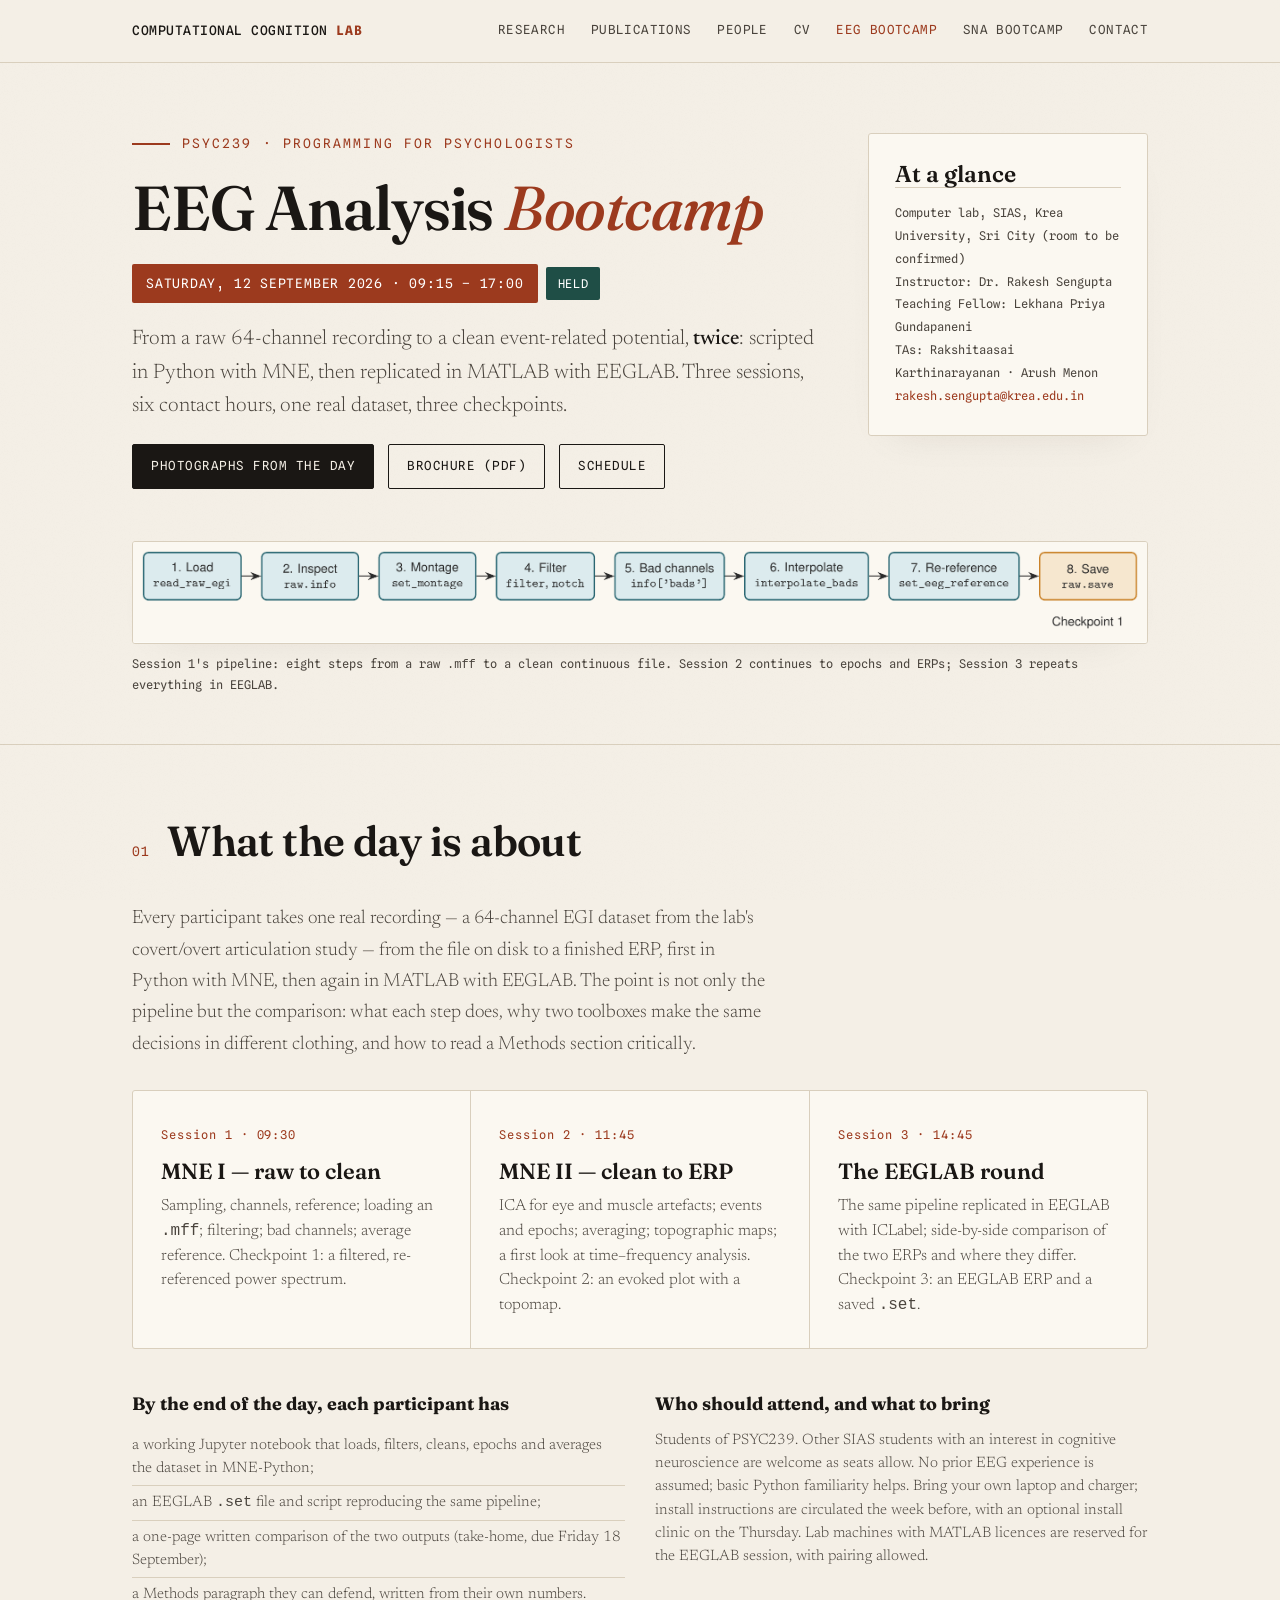
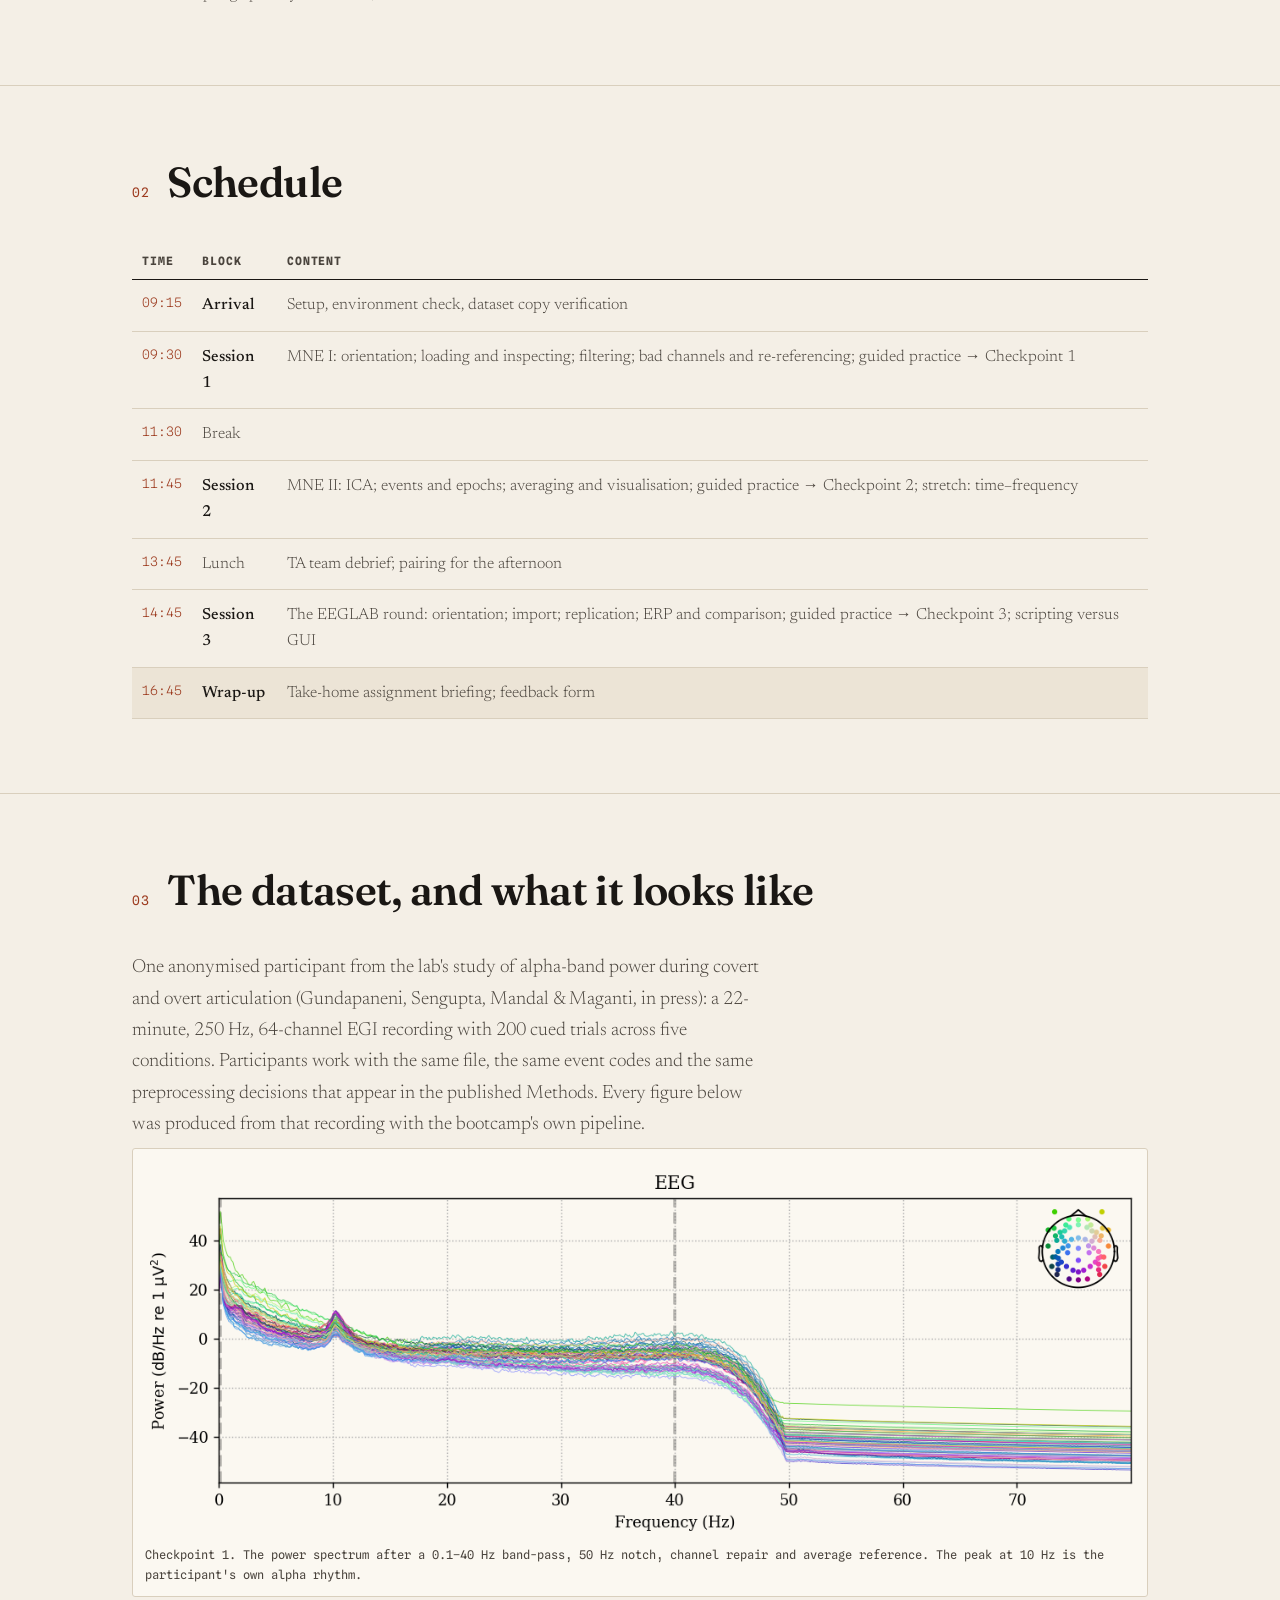
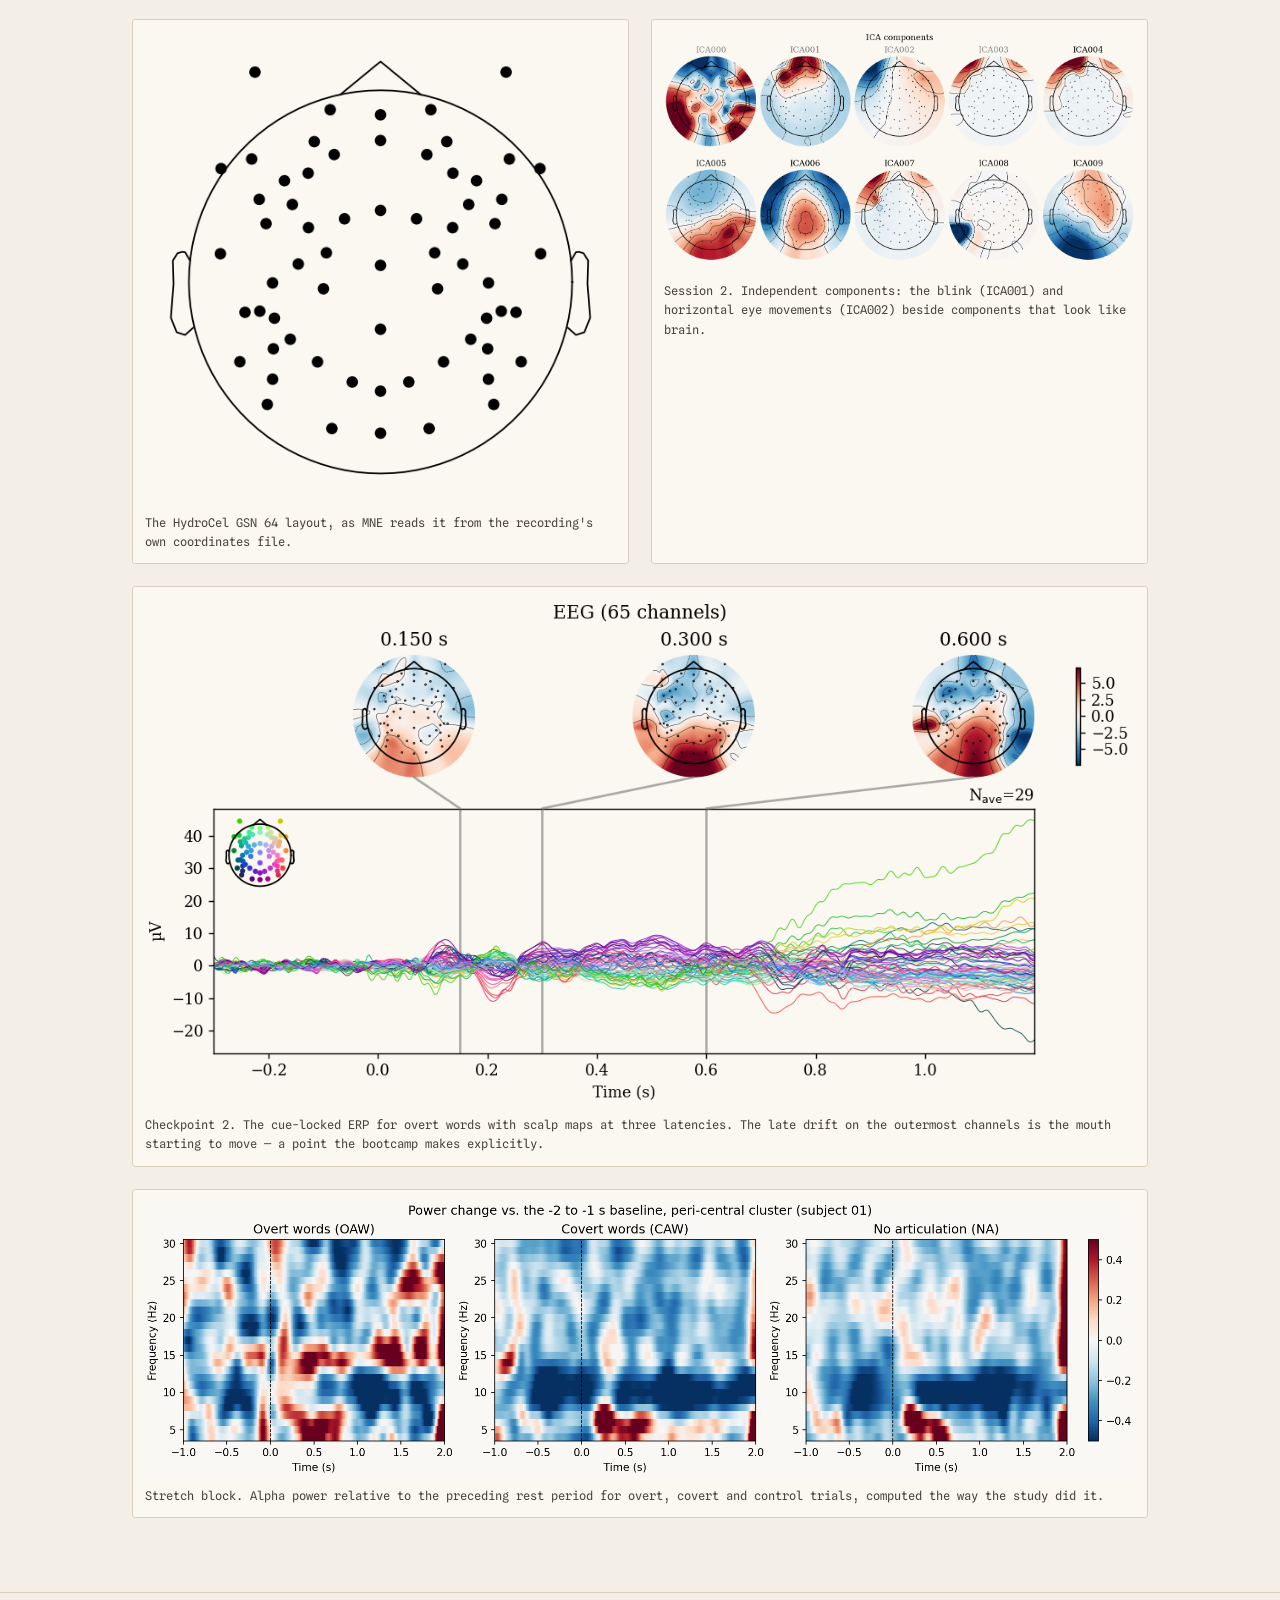
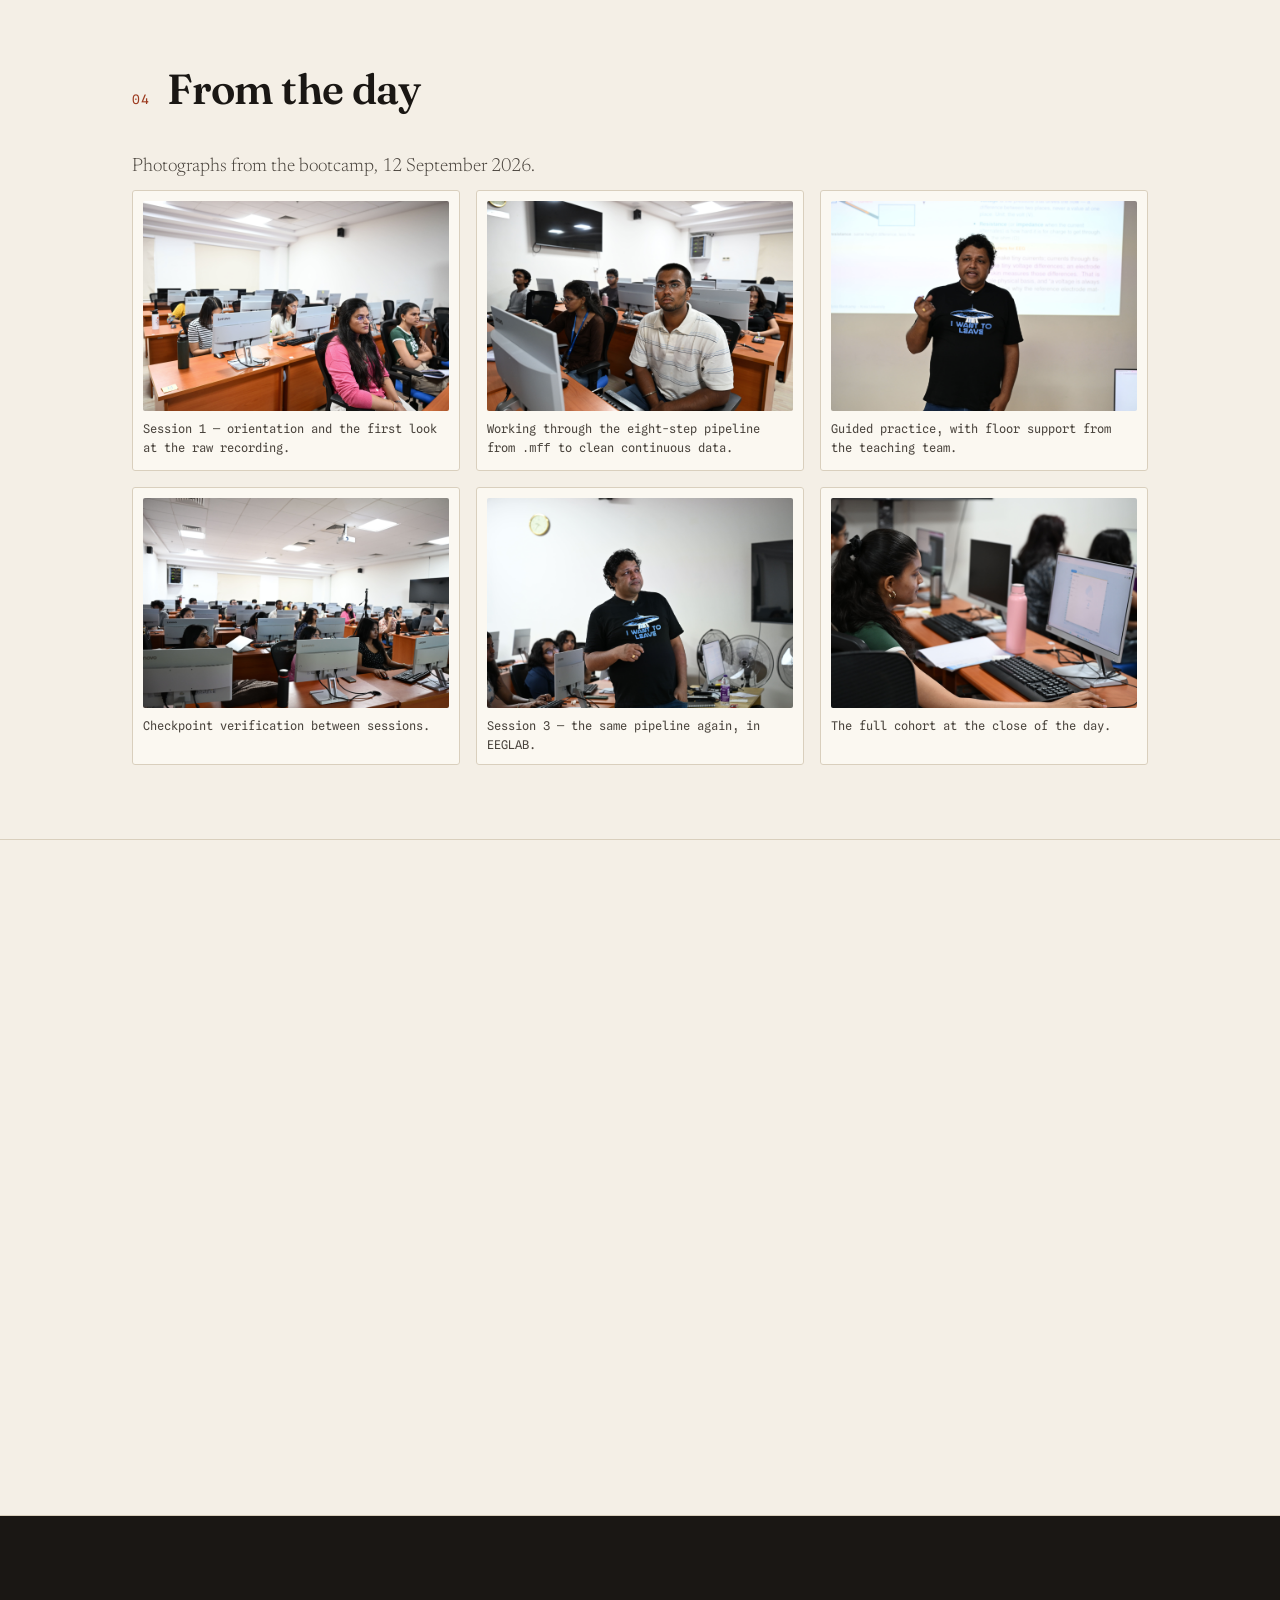
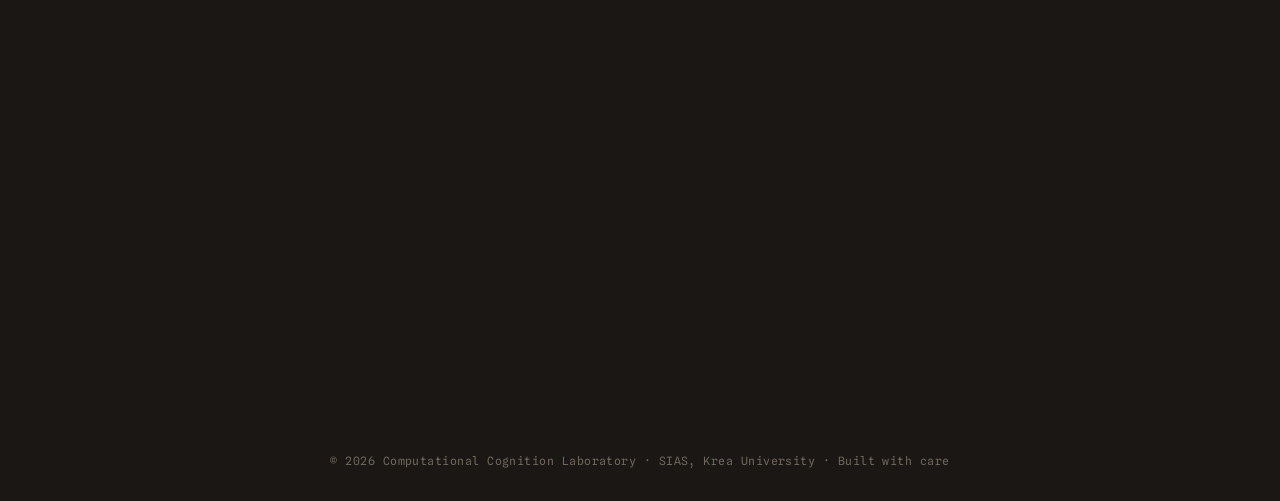
==== commit 72bacb78: "Add files via upload" ====
--- a/bootcamp.html
+++ b/bootcamp.html
@@ -8,7 +8,7 @@
 <link rel="preconnect" href="https://fonts.googleapis.com">
 <link rel="preconnect" href="https://fonts.gstatic.com" crossorigin>
 <link href="https://fonts.googleapis.com/css2?family=Fraunces:opsz,wght@9..144,400;9..144,500;9..144,600;9..144,700&family=Newsreader:opsz,wght@6..72,300;6..72,400;6..72,500;6..72,600&family=Spline+Sans+Mono:wght@400;500&display=swap" rel="stylesheet">
-<link rel="stylesheet" href="site.css">
+<link rel="stylesheet" href="site.css?v=20260917">
 </head>
 <body>
 
--- a/site.css
+++ b/site.css
@@ -299,17 +299,65 @@
   .btn.disabled:hover{background:transparent;color:var(--ink-soft);border-color:var(--rule);}
 
   /* event photographs */
-  .photos{display:grid;grid-template-columns:repeat(3,1fr);gap:16px;margin-top:8px;}
-  .photos figure{margin:0;background:var(--card);border:1px solid var(--rule);border-radius:3px;padding:10px;}
-  .photos img{width:100%;aspect-ratio:3/2;object-fit:cover;display:block;border-radius:2px;
-    filter:saturate(.94);}
-  .photos figure.tall img{aspect-ratio:3/4;}
+  .photos{display:grid;grid-template-columns:repeat(3,minmax(0,1fr));gap:16px;margin-top:8px;}
+  .photos figure{margin:0;min-width:0;overflow:hidden;background:var(--card);
+    border:1px solid var(--rule);border-radius:3px;padding:10px;}
+  /* fixed-height frame: reliable in every browser, unlike bare aspect-ratio */
+  .photos img{display:block;width:100%;max-width:100%;height:210px;object-fit:cover;
+    object-position:center;border-radius:2px;filter:saturate(.94);background:var(--paper-deep);}
+  /* add class="tall" to a figure holding a portrait photo */
+  .photos figure.tall img{height:300px;}
+  /* add class="whole" to show a photo uncropped, letterboxed on the paper ground */
+  .photos figure.whole img{object-fit:contain;}
+  .photos figcaption{margin-top:8px;overflow-wrap:anywhere;}
   .pastbadge{display:inline-block;font-family:'Spline Sans Mono',monospace;font-size:12px;
     letter-spacing:.06em;text-transform:uppercase;background:var(--teal);color:#fff;
     padding:7px 12px;border-radius:2px;margin-left:8px;}
   @media(max-width:820px){
     .signup-grid{grid-template-columns:1fr;gap:26px;}
-    .photos{grid-template-columns:1fr 1fr;}
+    .photos{grid-template-columns:repeat(2,minmax(0,1fr));}
+    .photos img{height:180px;} .photos figure.tall img{height:260px;}
     nav ul.open{max-height:460px;}
   }
-  @media(max-width:480px){ .photos{grid-template-columns:1fr;} }
+  @media(max-width:480px){
+    .photos{grid-template-columns:minmax(0,1fr);}
+    .photos img{height:220px;} .photos figure.tall img{height:300px;}
+  }
+
+  /* ---------- expression-of-interest form ---------- */
+  .eoi{margin-top:26px;background:var(--card);border:1px solid var(--rule);
+    border-left:3px solid var(--teal);border-radius:0 3px 3px 0;padding:26px 28px;max-width:860px;}
+  .eoi .frow{display:grid;grid-template-columns:repeat(2,minmax(0,1fr));gap:18px;}
+  .eoi .fld{display:block;margin-bottom:18px;min-width:0;}
+  .eoi .fld > span, .eoi legend{display:block;font-family:'Spline Sans Mono',monospace;font-size:11.5px;
+    letter-spacing:.07em;text-transform:uppercase;color:var(--ink-soft);margin-bottom:7px;}
+  .eoi .fld > span i, .eoi legend i{font-style:normal;text-transform:none;letter-spacing:0;
+    font-size:11px;color:var(--accent);margin-left:6px;}
+  .eoi input[type=text], .eoi input[type=email], .eoi select, .eoi textarea{
+    width:100%;max-width:100%;box-sizing:border-box;font:inherit;font-size:16px;font-weight:300;
+    color:var(--ink);background:var(--paper);border:1px solid var(--rule);border-radius:2px;
+    padding:11px 12px;transition:border-color .15s,box-shadow .15s;}
+  .eoi textarea{resize:vertical;line-height:1.55;}
+  .eoi input:focus, .eoi select:focus, .eoi textarea:focus{outline:none;border-color:var(--teal);
+    box-shadow:0 0 0 3px rgba(31,78,70,.13);}
+  .eoi input:disabled, .eoi select:disabled{opacity:.5;}
+  .eoi fieldset.radios{border:0;padding:0;margin:0 0 18px;}
+  .eoi .opt{display:inline-flex;align-items:center;gap:9px;margin-right:22px;font-size:16px;font-weight:300;cursor:pointer;}
+  .eoi .opt input{accent-color:var(--teal);width:17px;height:17px;}
+  .eoi .subblock{border-left:2px solid var(--rule);padding-left:18px;margin:0 0 4px;}
+  .eoi .hint{display:block;font-family:'Spline Sans Mono',monospace;font-size:11px;
+    color:var(--ink-soft);font-style:normal;margin-top:5px;text-align:right;}
+  .eoi .fsubmit{display:flex;align-items:center;gap:16px;flex-wrap:wrap;margin-top:6px;}
+  .eoi .fsubmit .btn{margin:0;}
+  .eoi .fnote{font-size:14px;font-weight:300;color:var(--ink-soft);}
+  .fmsg{margin-top:16px;font-size:16px;font-weight:300;line-height:1.6;}
+  .fmsg:empty{margin:0;}
+  .fmsg.ok{border-left:3px solid var(--teal);padding:14px 16px;background:var(--paper);}
+  .fmsg.bad{border-left:3px solid var(--accent);padding:14px 16px;background:var(--paper);}
+  @media(max-width:700px){
+    .eoi{padding:20px 18px;}
+    .eoi .frow{grid-template-columns:minmax(0,1fr);gap:0;}
+  }
+  .signup-box .contact-pair{display:flex;flex-direction:column;gap:6px;margin-top:14px;}
+  .signup-box .contact-pair a{font-family:'Spline Sans Mono',monospace;font-size:13.5px;
+    color:var(--teal);word-break:break-all;}
